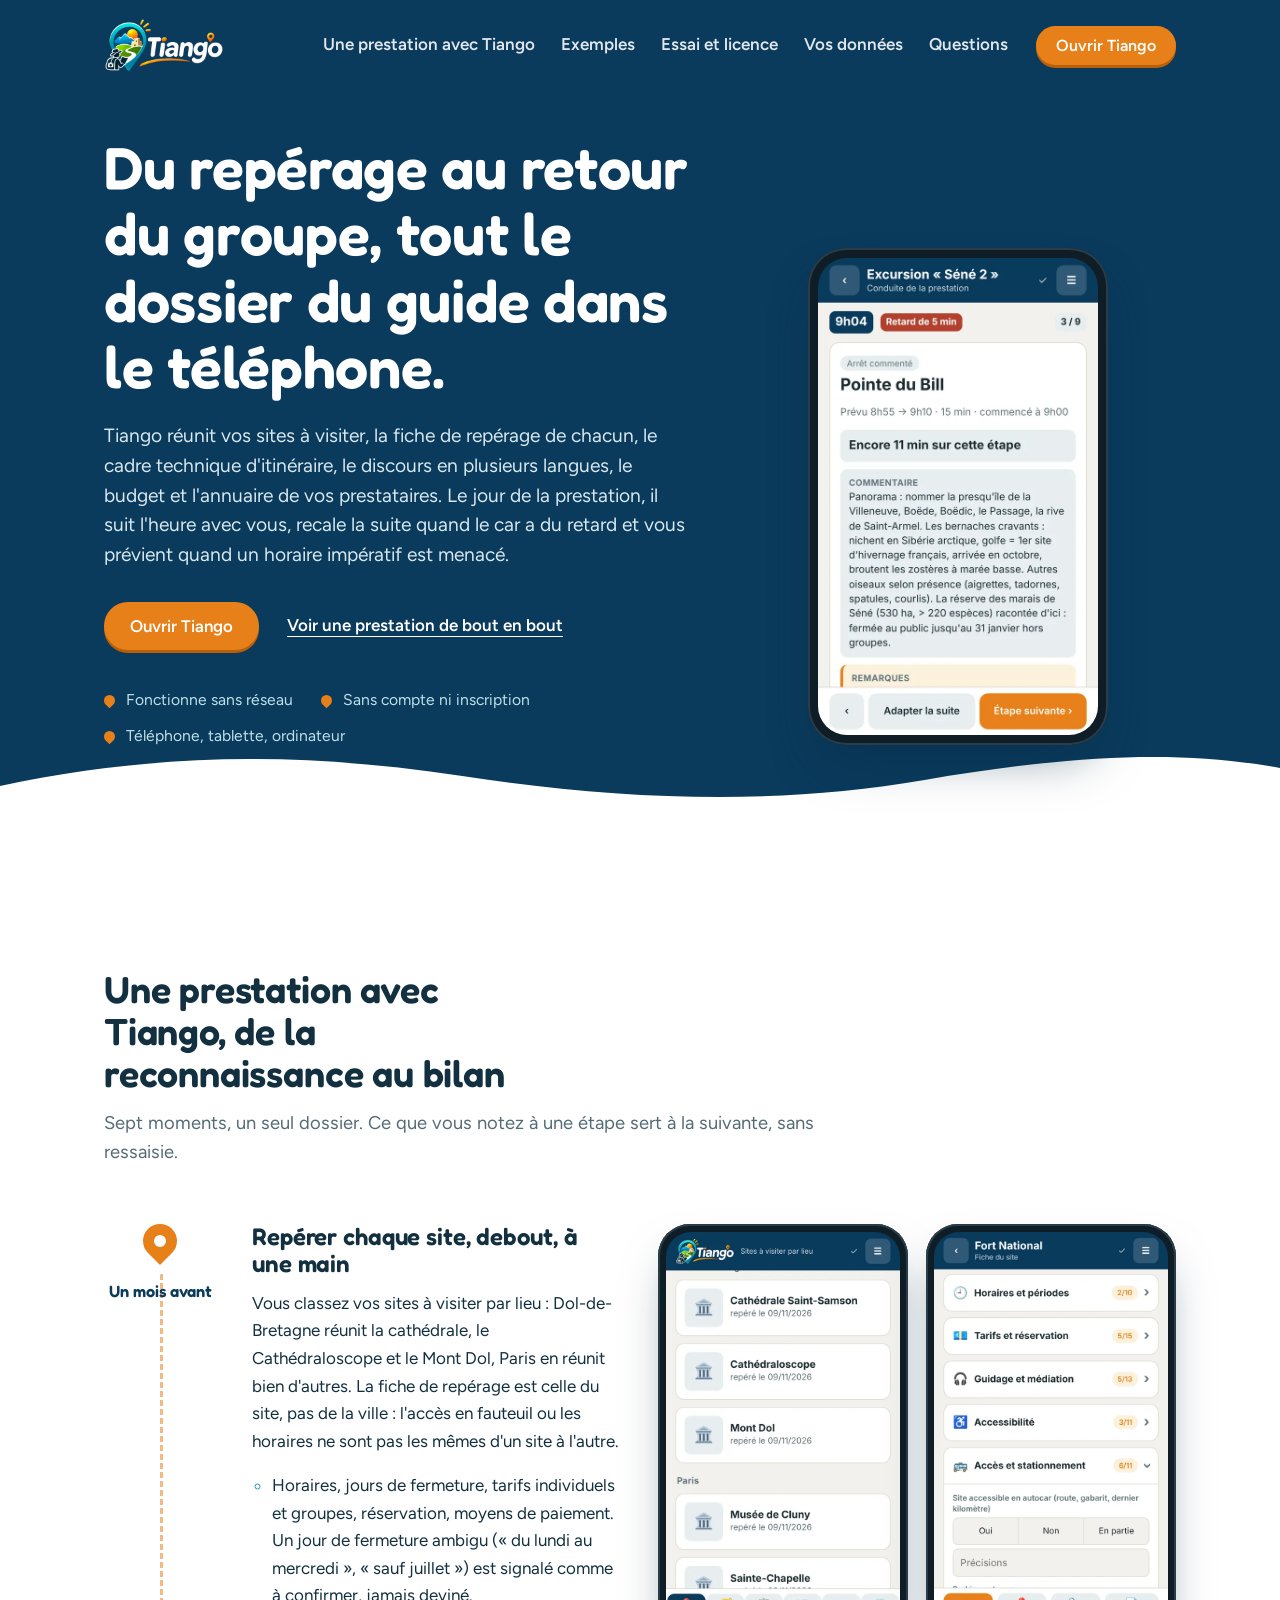
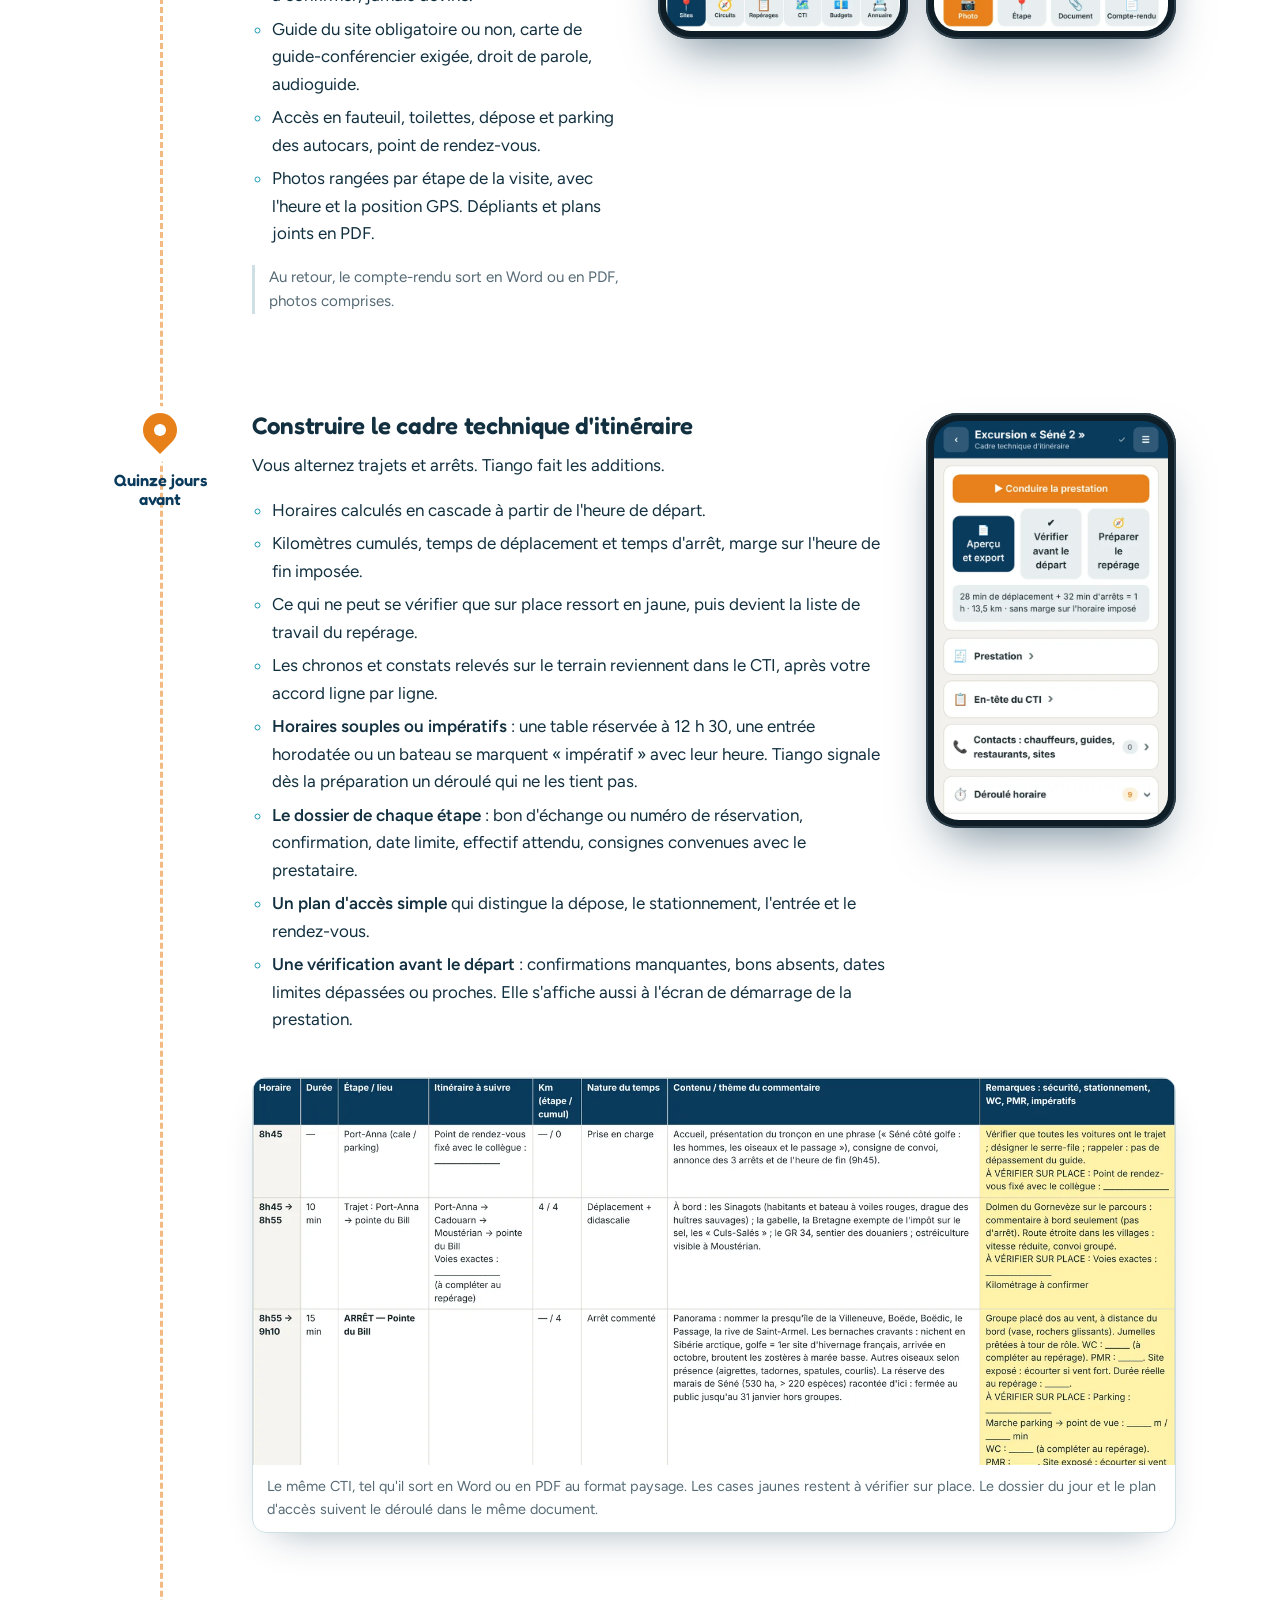
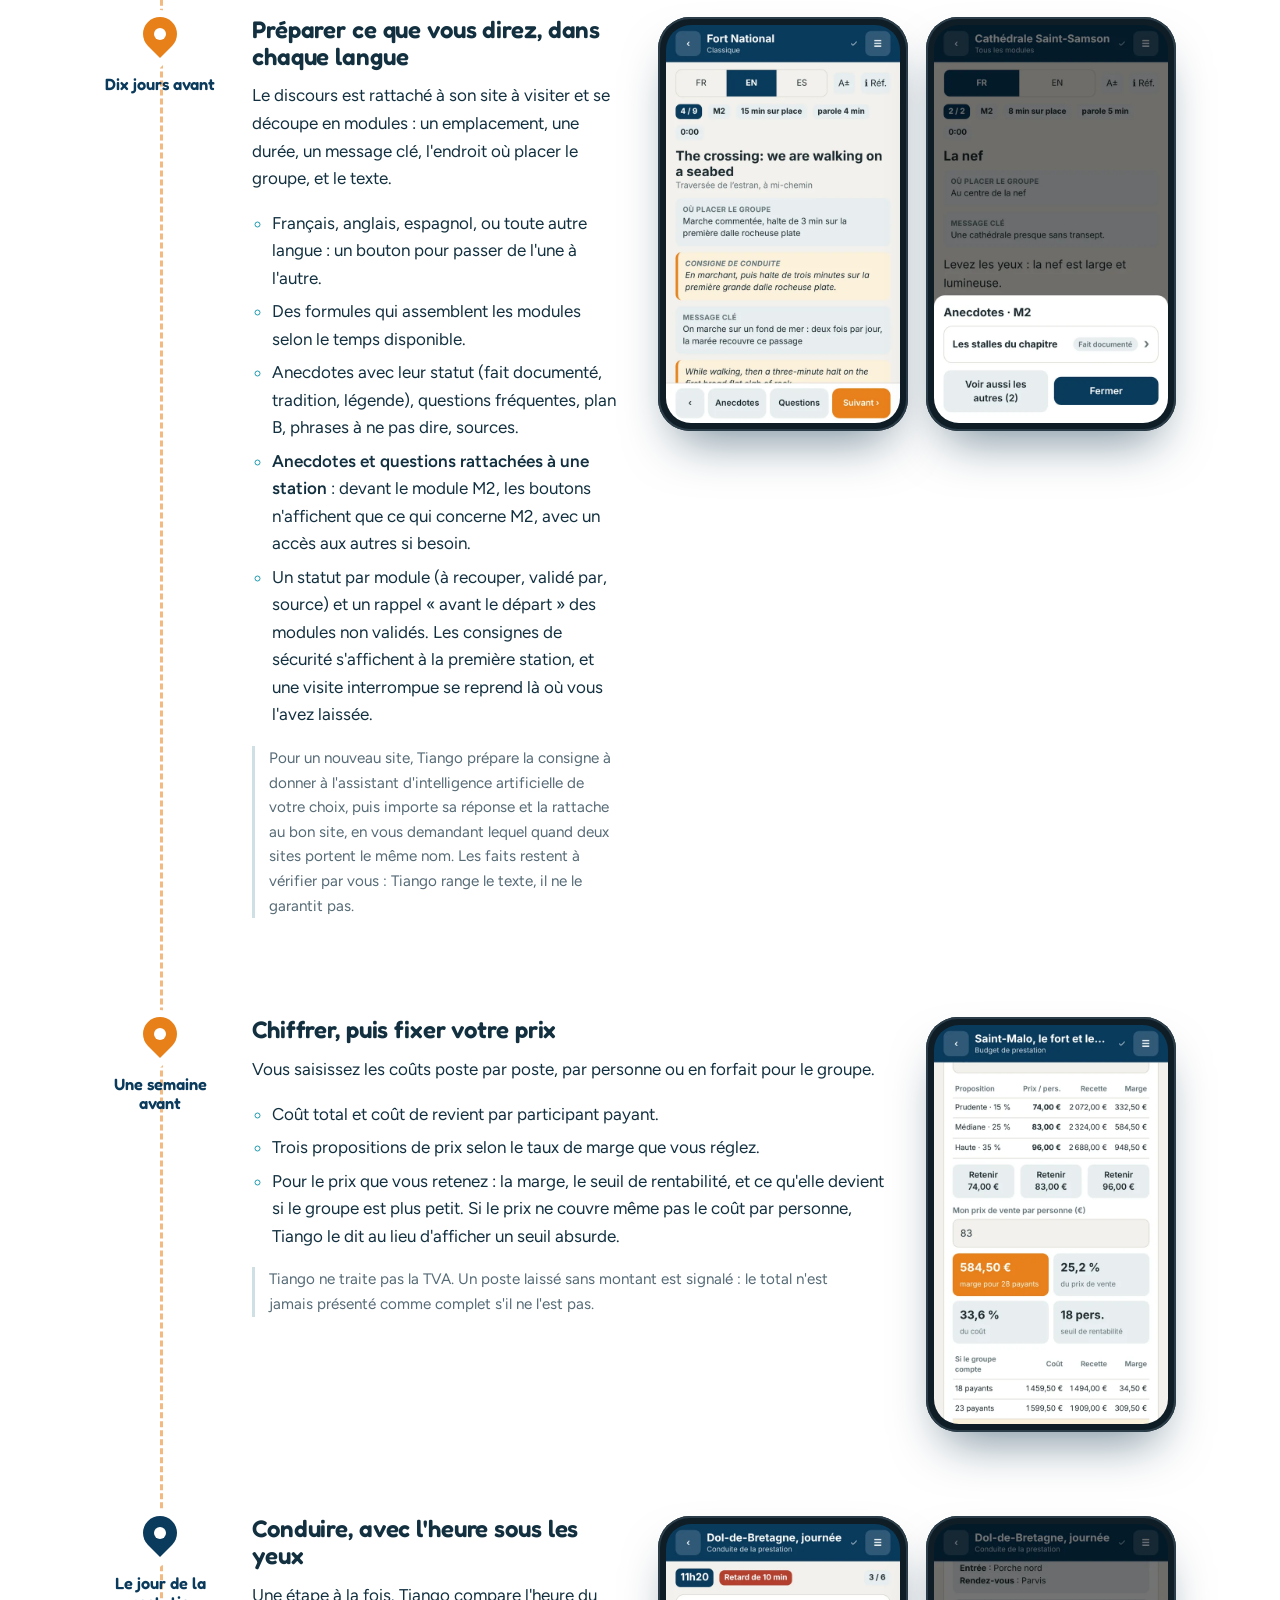
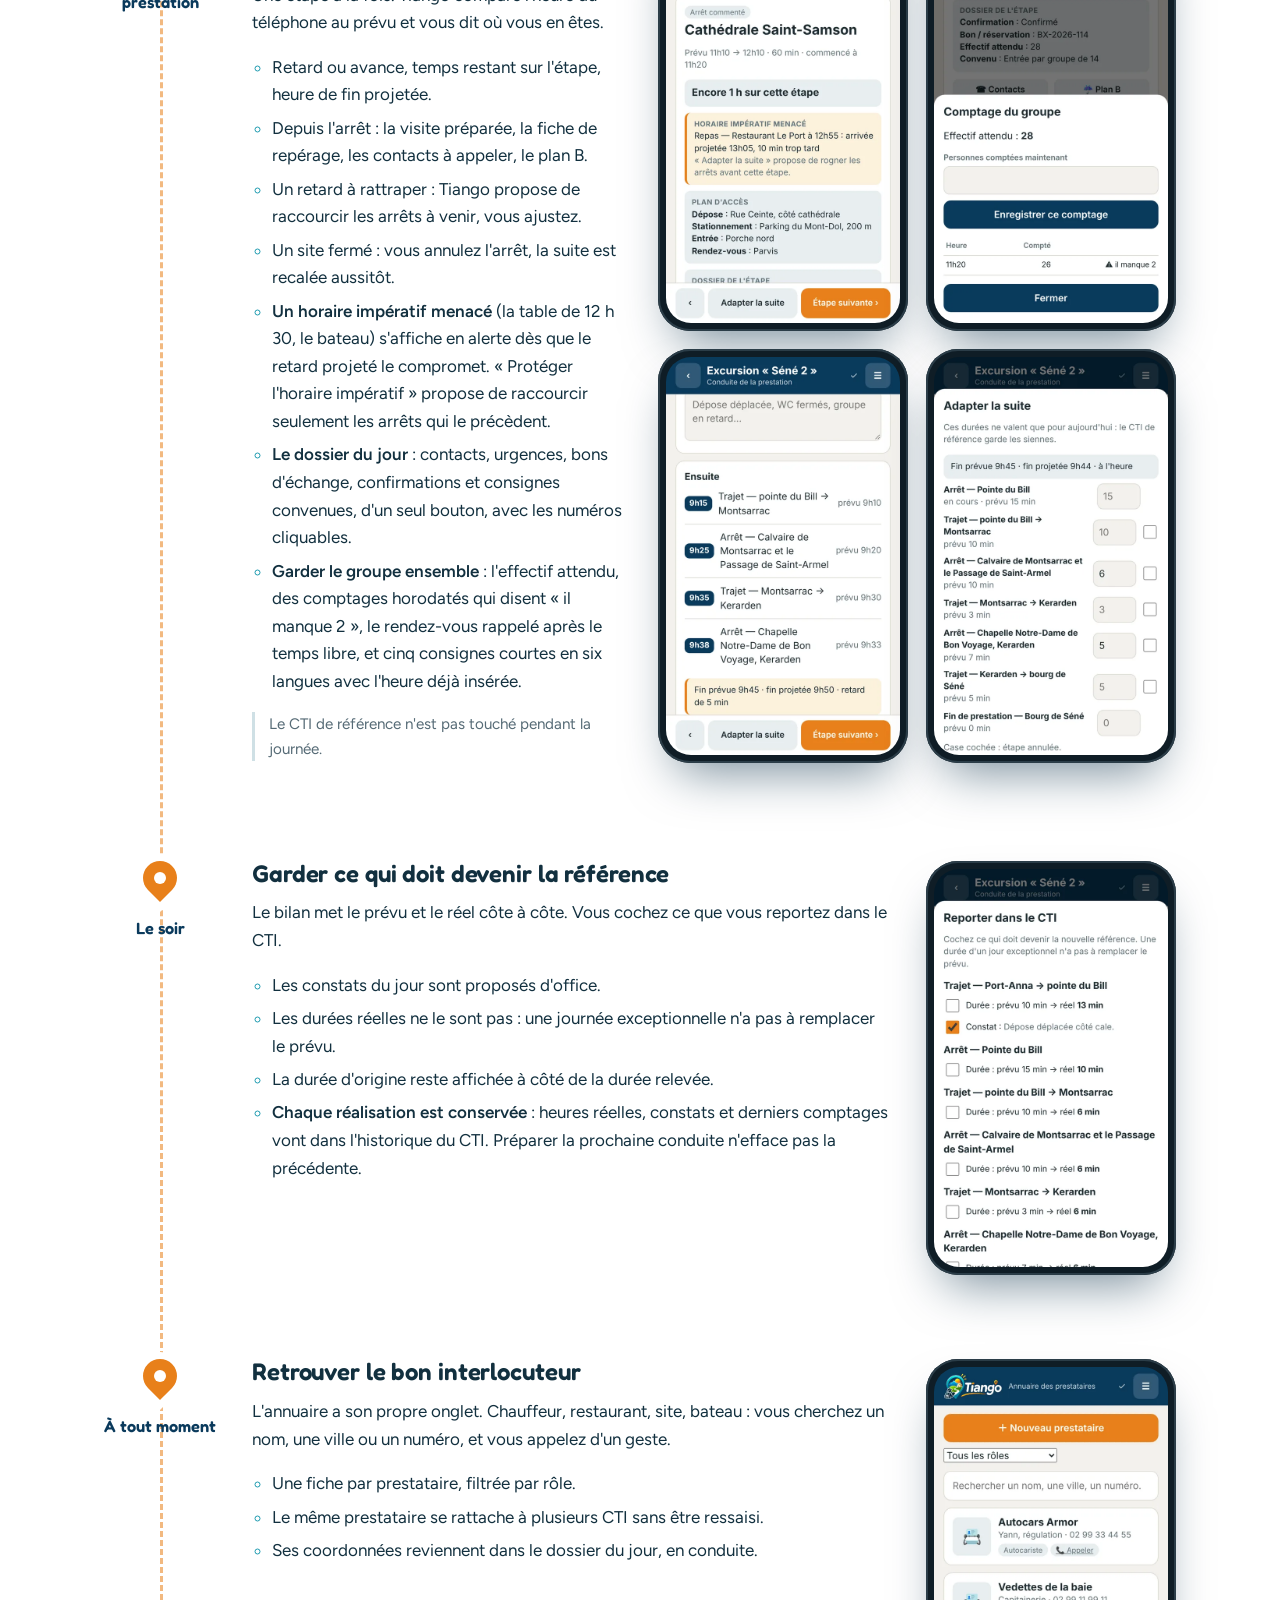
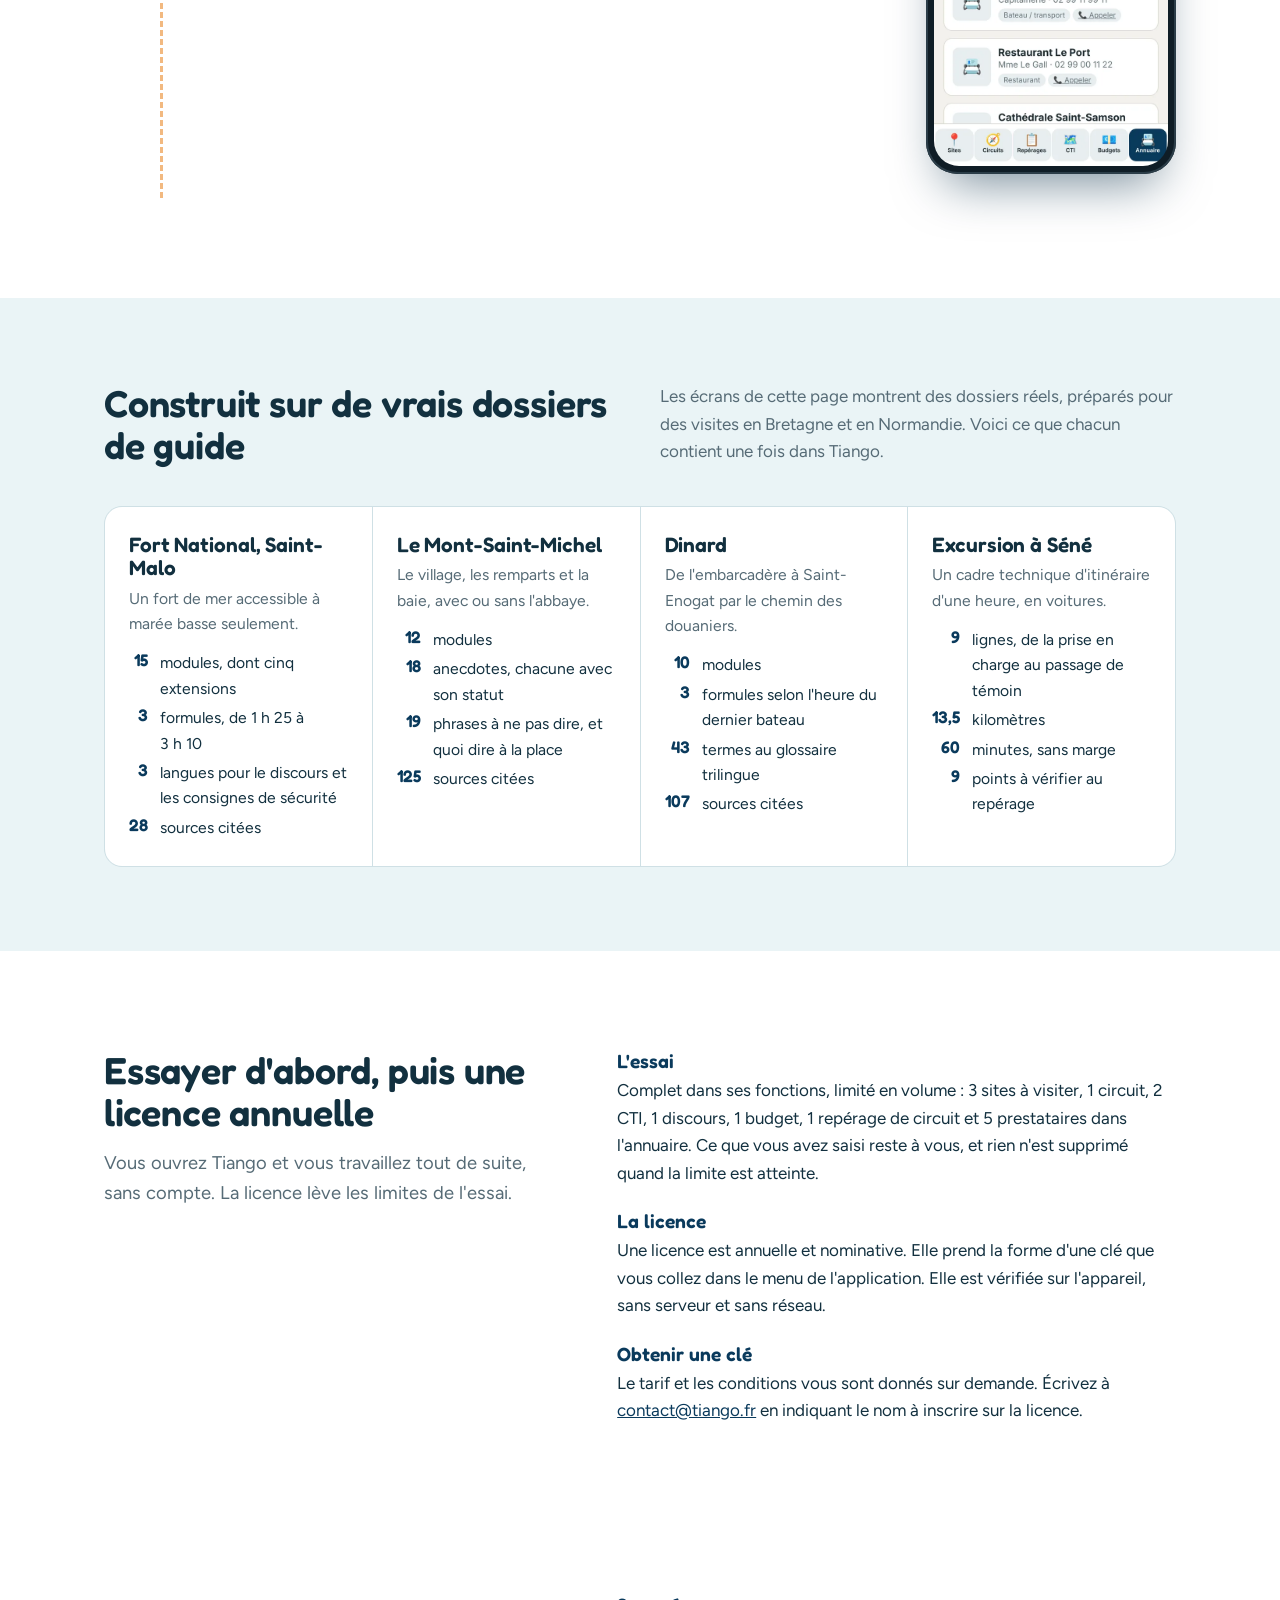
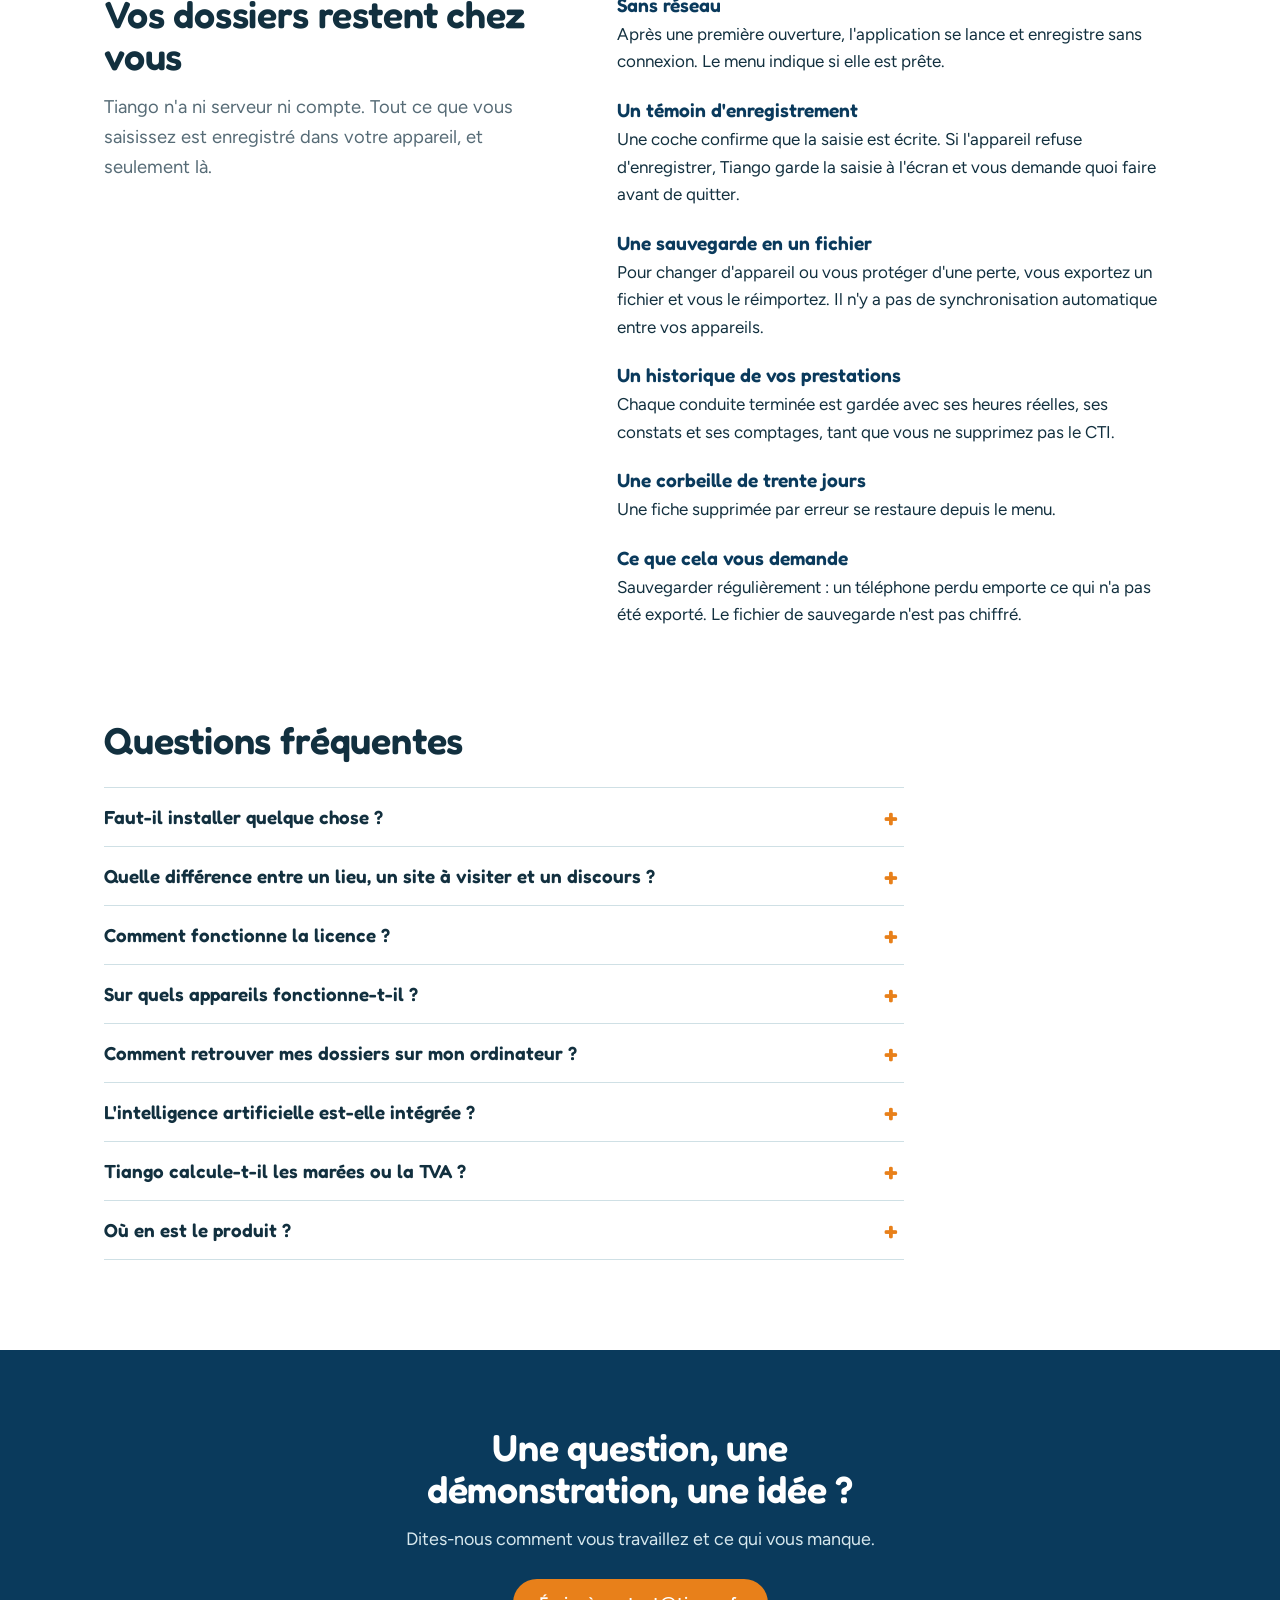
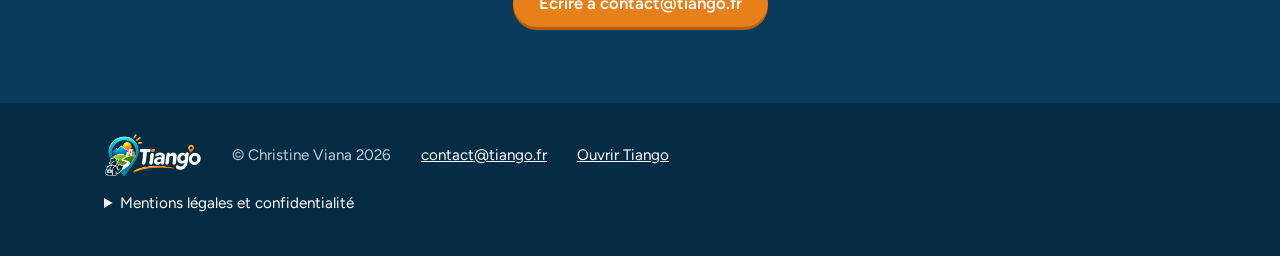
==== index.html @ 2fa47318 "Add files via upload Site Tiango V17" ====
<!DOCTYPE html>
<html lang="fr">
<head>
<meta charset="utf-8">
<meta name="viewport" content="width=device-width, initial-scale=1">
<title>Tiango – le dossier du guide, du repérage au retour du groupe</title>
<meta name="description" content="Tiango réunit les sites à visiter, la fiche de repérage, le cadre technique d'itinéraire, le discours en plusieurs langues, le budget et l'annuaire des prestataires. Le jour J, il suit l'heure, protège les horaires impératifs et aide à compter le groupe. Sans réseau, sans compte.">
<meta name="theme-color" content="#0a3a5c">
<meta property="og:title" content="Tiango – le dossier du guide, du repérage au retour du groupe">
<meta property="og:description" content="Sites à visiter, repérage, itinéraire, discours, budget, annuaire et conduite de la prestation, dans le téléphone du guide.">
<meta property="og:type" content="website">
<meta property="og:url" content="https://tiango.fr/">
<meta property="og:image" content="https://tiango.fr/img/icon-192.png">
<link rel="icon" type="image/png" href="img/icon-32.png">
<link rel="apple-touch-icon" href="img/icon-180.png">
<link rel="preload" href="fonts/fredoka-latin-600-normal.woff2" as="font" type="font/woff2" crossorigin>
<link rel="stylesheet" href="site.css">
</head>
<body>
<a class="skip" href="#journee">Aller au contenu</a>

<header class="top">
  <nav class="nav wrap" aria-label="Navigation principale">
    <a class="brand" href="./" aria-label="Tiango, accueil"><img src="img/logo-dark.png" alt="Tiango" width="720" height="323"></a>
    <ul>
      <li><a href="#journee">Une prestation avec Tiango</a></li>
      <li><a href="#exemples">Exemples</a></li>
      <li><a href="#licence">Essai et licence</a></li>
      <li><a href="#donnees">Vos données</a></li>
      <li><a href="#questions">Questions</a></li>
    </ul>
    <a class="go" href="app/">Ouvrir Tiango</a>
  </nav>

  <div class="hero wrap">
    <div>
      <h1>Du repérage au retour du groupe, tout le dossier du guide dans le téléphone.</h1>
      <p class="lead">Tiango réunit vos sites à visiter, la fiche de repérage de chacun, le cadre technique d'itinéraire, le discours en plusieurs langues, le budget et l'annuaire de vos prestataires. Le jour de la prestation, il suit l'heure avec vous, recale la suite quand le car a du retard et vous prévient quand un horaire impératif est menacé.</p>
      <div class="cta">
        <a class="go" href="app/">Ouvrir Tiango</a>
        <a class="quiet" href="#journee">Voir une prestation de bout en bout</a>
      </div>
      <ul class="facts">
        <li>Fonctionne sans réseau</li>
        <li>Sans compte ni inscription</li>
        <li>Téléphone, tablette, ordinateur</li>
      </ul>
    </div>
    <div class="phone">
      <img src="img/conduite.webp" width="600" height="1022" alt="Tiango pendant une prestation : il est 9 h 04, l'arrêt en cours est la pointe du Bill, le groupe a cinq minutes de retard et il reste onze minutes sur l'étape.">
    </div>
  </div>
  <svg class="shore" viewBox="0 0 1440 70" preserveAspectRatio="none" aria-hidden="true"><path d="M0 70V38c180-34 340-34 520-10s350 30 520 4 290-30 400-12v50z"/></svg>
</header>

<main>
<section class="route" id="journee">
  <div class="wrap">
    <h2>Une prestation avec Tiango, de la reconnaissance au bilan</h2>
    <p>Sept moments, un seul dossier. Ce que vous notez à une étape sert à la suivante, sans ressaisie.</p>

    <ol class="stops">
      <li class="stop">
        <div class="when">Un mois avant</div>
        <div class="what">
          <h3>Repérer chaque site, debout, à une main</h3>
          <p>Vous classez vos sites à visiter par lieu : Dol-de-Bretagne réunit la cathédrale, le Cathédraloscope et le Mont Dol, Paris en réunit bien d'autres. La fiche de repérage est celle du site, pas de la ville : l'accès en fauteuil ou les horaires ne sont pas les mêmes d'un site à l'autre.</p>
          <ul>
            <li>Horaires, jours de fermeture, tarifs individuels et groupes, réservation, moyens de paiement. Un jour de fermeture ambigu (« du lundi au mercredi », « sauf juillet ») est signalé comme à confirmer, jamais deviné.</li>
            <li>Guide du site obligatoire ou non, carte de guide-conférencier exigée, droit de parole, audioguide.</li>
            <li>Accès en fauteuil, toilettes, dépose et parking des autocars, point de rendez-vous.</li>
            <li>Photos rangées par étape de la visite, avec l'heure et la position GPS. Dépliants et plans joints en PDF.</li>
          </ul>
          <p class="note">Au retour, le compte-rendu sort en Word ou en PDF, photos comprises.</p>
        </div>
        <div class="shots"><div class="phone small"><img loading="lazy" src="img/lieux.webp" width="600" height="1022" alt="Liste des sites à visiter, regroupés par lieu : Dol-de-Bretagne avec la cathédrale Saint-Samson, le Cathédraloscope et le Mont Dol, puis Paris et Saint-Malo."></div><div class="phone small"><img loading="lazy" src="img/reperage.webp" width="600" height="1022" alt="Fiche de repérage du Fort National : rubriques horaires, tarifs, guidage, accessibilité, et la rubrique accès ouverte sur le parking des autocars."></div></div>
      </li>

      <li class="stop">
        <div class="when">Quinze jours avant</div>
        <div class="what">
          <h3>Construire le cadre technique d'itinéraire</h3>
          <p>Vous alternez trajets et arrêts. Tiango fait les additions.</p>
          <ul>
            <li>Horaires calculés en cascade à partir de l'heure de départ.</li>
            <li>Kilomètres cumulés, temps de déplacement et temps d'arrêt, marge sur l'heure de fin imposée.</li>
            <li>Ce qui ne peut se vérifier que sur place ressort en jaune, puis devient la liste de travail du repérage.</li>
            <li>Les chronos et constats relevés sur le terrain reviennent dans le CTI, après votre accord ligne par ligne.</li>
            <li><b>Horaires souples ou impératifs</b> : une table réservée à 12 h 30, une entrée horodatée ou un bateau se marquent « impératif » avec leur heure. Tiango signale dès la préparation un déroulé qui ne les tient pas.</li>
            <li><b>Le dossier de chaque étape</b> : bon d'échange ou numéro de réservation, confirmation, date limite, effectif attendu, consignes convenues avec le prestataire.</li>
            <li><b>Un plan d'accès simple</b> qui distingue la dépose, le stationnement, l'entrée et le rendez-vous.</li>
            <li><b>Une vérification avant le départ</b> : confirmations manquantes, bons absents, dates limites dépassées ou proches. Elle s'affiche aussi à l'écran de démarrage de la prestation.</li>
          </ul>
        </div>
        <div class="shots"><div class="phone small"><img loading="lazy" src="img/cti.webp" width="600" height="1022" alt="Écran d'un cadre technique d'itinéraire : les boutons Conduire la prestation, Aperçu et export, Vérifier avant le départ, puis le bilan du temps (28 min de déplacement, 32 min d'arrêts, 13,5 km, sans marge sur l'horaire imposé)."></div></div>
        <figure class="wide">
          <img loading="lazy" src="img/cti-word.webp" width="1600" height="672" alt="Le déroulé horaire exporté : colonnes horaire, durée, étape, itinéraire, kilomètres, nature du temps, commentaire et remarques ; les cases à vérifier sur place sont en jaune.">
          <figcaption>Le même CTI, tel qu'il sort en Word ou en PDF au format paysage. Les cases jaunes restent à vérifier sur place. Le dossier du jour et le plan d'accès suivent le déroulé dans le même document.</figcaption>
        </figure>
      </li>

      <li class="stop">
        <div class="when">Dix jours avant</div>
        <div class="what">
          <h3>Préparer ce que vous direz, dans chaque langue</h3>
          <p>Le discours est rattaché à son site à visiter et se découpe en modules : un emplacement, une durée, un message clé, l'endroit où placer le groupe, et le texte.</p>
          <ul>
            <li>Français, anglais, espagnol, ou toute autre langue : un bouton pour passer de l'une à l'autre.</li>
            <li>Des formules qui assemblent les modules selon le temps disponible.</li>
            <li>Anecdotes avec leur statut (fait documenté, tradition, légende), questions fréquentes, plan B, phrases à ne pas dire, sources.</li>
            <li><b>Anecdotes et questions rattachées à une station</b> : devant le module M2, les boutons n'affichent que ce qui concerne M2, avec un accès aux autres si besoin.</li>
            <li>Un statut par module (à recouper, validé par, source) et un rappel « avant le départ » des modules non validés. Les consignes de sécurité s'affichent à la première station, et une visite interrompue se reprend là où vous l'avez laissée.</li>
          </ul>
          <p class="note">Pour un nouveau site, Tiango prépare la consigne à donner à l'assistant d'intelligence artificielle de votre choix, puis importe sa réponse et la rattache au bon site, en vous demandant lequel quand deux sites portent le même nom. Les faits restent à vérifier par vous : Tiango range le texte, il ne le garantit pas.</p>
        </div>
        <div class="shots"><div class="phone small"><img loading="lazy" src="img/visite.webp" width="600" height="1022" alt="Mode visite en anglais : module 4 sur 9, la traversée de l'estran, avec l'emplacement du groupe, la consigne de conduite et le message clé."></div><div class="phone small"><img loading="lazy" src="img/anecdotes-station.webp" width="600" height="1022" alt="Mode visite à la station M2, la nef : le bouton Anecdotes n'affiche que les stalles du chapitre, avec un bouton pour voir aussi les deux autres."></div></div>
      </li>

      <li class="stop">
        <div class="when">Une semaine avant</div>
        <div class="what">
          <h3>Chiffrer, puis fixer votre prix</h3>
          <p>Vous saisissez les coûts poste par poste, par personne ou en forfait pour le groupe.</p>
          <ul>
            <li>Coût total et coût de revient par participant payant.</li>
            <li>Trois propositions de prix selon le taux de marge que vous réglez.</li>
            <li>Pour le prix que vous retenez : la marge, le seuil de rentabilité, et ce qu'elle devient si le groupe est plus petit. Si le prix ne couvre même pas le coût par personne, Tiango le dit au lieu d'afficher un seuil absurde.</li>
          </ul>
          <p class="note">Tiango ne traite pas la TVA. Un poste laissé sans montant est signalé : le total n'est jamais présenté comme complet s'il ne l'est pas.</p>
        </div>
        <div class="shots"><div class="phone small"><img loading="lazy" src="img/budget.webp" width="600" height="1022" alt="Budget d'une journée à Saint-Malo pour 28 payants : trois propositions de prix, le prix retenu de 83 euros, la marge et le seuil de rentabilité à 18 personnes."></div></div>
      </li>

      <li class="stop day">
        <div class="when">Le jour de la prestation</div>
        <div class="what">
          <h3>Conduire, avec l'heure sous les yeux</h3>
          <p>Une étape à la fois. Tiango compare l'heure du téléphone au prévu et vous dit où vous en êtes.</p>
          <ul>
            <li>Retard ou avance, temps restant sur l'étape, heure de fin projetée.</li>
            <li>Depuis l'arrêt : la visite préparée, la fiche de repérage, les contacts à appeler, le plan B.</li>
            <li>Un retard à rattraper : Tiango propose de raccourcir les arrêts à venir, vous ajustez.</li>
            <li>Un site fermé : vous annulez l'arrêt, la suite est recalée aussitôt.</li>
            <li><b>Un horaire impératif menacé</b> (la table de 12 h 30, le bateau) s'affiche en alerte dès que le retard projeté le compromet. « Protéger l'horaire impératif » propose de raccourcir seulement les arrêts qui le précèdent.</li>
            <li><b>Le dossier du jour</b> : contacts, urgences, bons d'échange, confirmations et consignes convenues, d'un seul bouton, avec les numéros cliquables.</li>
            <li><b>Garder le groupe ensemble</b> : l'effectif attendu, des comptages horodatés qui disent « il manque 2 », le rendez-vous rappelé après le temps libre, et cinq consignes courtes en six langues avec l'heure déjà insérée.</li>
          </ul>
          <p class="note">Le CTI de référence n'est pas touché pendant la journée.</p>
        </div>
        <div class="shots">
          <div class="phone small"><img loading="lazy" src="img/conduite-imperatif.webp" width="600" height="1022" alt="Conduite à la cathédrale Saint-Samson : onze minutes de retard, l'alerte Horaire impératif menacé pour le restaurant, puis le plan d'accès et le dossier de l'étape."></div>
          <div class="phone small"><img loading="lazy" src="img/comptage.webp" width="600" height="1022" alt="Comptage du groupe : effectif attendu 28, 26 personnes comptées, il manque 2."></div>
          <div class="phone small"><img loading="lazy" src="img/conduite-suite.webp" width="600" height="1022" alt="Suite de la journée recalée : chaque étape à venir avec son heure projetée et son heure prévue, et une fin projetée cinq minutes après l'heure prévue."></div>
          <div class="phone small"><img loading="lazy" src="img/adapter.webp" width="600" height="1022" alt="Écran Adapter la suite : les durées des arrêts à venir sont raccourcies pour la journée, la fin projetée revient à l'heure."></div>
        </div>
      </li>

      <li class="stop">
        <div class="when">Le soir</div>
        <div class="what">
          <h3>Garder ce qui doit devenir la référence</h3>
          <p>Le bilan met le prévu et le réel côte à côte. Vous cochez ce que vous reportez dans le CTI.</p>
          <ul>
            <li>Les constats du jour sont proposés d'office.</li>
            <li>Les durées réelles ne le sont pas : une journée exceptionnelle n'a pas à remplacer le prévu.</li>
            <li>La durée d'origine reste affichée à côté de la durée relevée.</li>
            <li><b>Chaque réalisation est conservée</b> : heures réelles, constats et derniers comptages vont dans l'historique du CTI. Préparer la prochaine conduite n'efface pas la précédente.</li>
          </ul>
        </div>
        <div class="shots"><div class="phone small"><img loading="lazy" src="img/bilan.webp" width="600" height="1022" alt="Bilan de la prestation : pour chaque étape, la durée prévue et la durée réelle, avec une case à cocher pour reporter la durée ou le constat dans le CTI."></div></div>
      </li>
      <li class="stop">
        <div class="when">À tout moment</div>
        <div class="what">
          <h3>Retrouver le bon interlocuteur</h3>
          <p>L'annuaire a son propre onglet. Chauffeur, restaurant, site, bateau : vous cherchez un nom, une ville ou un numéro, et vous appelez d'un geste.</p>
          <ul>
            <li>Une fiche par prestataire, filtrée par rôle.</li>
            <li>Le même prestataire se rattache à plusieurs CTI sans être ressaisi.</li>
            <li>Ses coordonnées reviennent dans le dossier du jour, en conduite.</li>
          </ul>
        </div>
        <div class="shots"><div class="phone small"><img loading="lazy" src="img/annuaire.webp" width="600" height="1022" alt="Onglet Annuaire des prestataires : autocariste, vedettes, restaurant et site, chacun avec son contact et un bouton Appeler."></div></div>
      </li>
    </ol>
  </div>
</section>

<section class="examples" id="exemples">
  <div class="wrap">
    <div class="intro">
      <h2>Construit sur de vrais dossiers de guide</h2>
      <p>Les écrans de cette page montrent des dossiers réels, préparés pour des visites en Bretagne et en Normandie. Voici ce que chacun contient une fois dans Tiango.</p>
    </div>
    <ul class="files">
      <li>
        <h3>Fort National, Saint-Malo</h3>
        <p>Un fort de mer accessible à marée basse seulement.</p>
        <dl><dt>15</dt><dd>modules, dont cinq extensions</dd><dt>3</dt><dd>formules, de 1&nbsp;h&nbsp;25 à 3&nbsp;h&nbsp;10</dd><dt>3</dt><dd>langues pour le discours et les consignes de sécurité</dd><dt>28</dt><dd>sources citées</dd></dl>
      </li>
      <li>
        <h3>Le Mont-Saint-Michel</h3>
        <p>Le village, les remparts et la baie, avec ou sans l'abbaye.</p>
        <dl><dt>12</dt><dd>modules</dd><dt>18</dt><dd>anecdotes, chacune avec son statut</dd><dt>19</dt><dd>phrases à ne pas dire, et quoi dire à la place</dd><dt>125</dt><dd>sources citées</dd></dl>
      </li>
      <li>
        <h3>Dinard</h3>
        <p>De l'embarcadère à Saint-Enogat par le chemin des douaniers.</p>
        <dl><dt>10</dt><dd>modules</dd><dt>3</dt><dd>formules selon l'heure du dernier bateau</dd><dt>43</dt><dd>termes au glossaire trilingue</dd><dt>107</dt><dd>sources citées</dd></dl>
      </li>
      <li>
        <h3>Excursion à Séné</h3>
        <p>Un cadre technique d'itinéraire d'une heure, en voitures.</p>
        <dl><dt>9</dt><dd>lignes, de la prise en charge au passage de témoin</dd><dt>13,5</dt><dd>kilomètres</dd><dt>60</dt><dd>minutes, sans marge</dd><dt>9</dt><dd>points à vérifier au repérage</dd></dl>
      </li>
    </ul>
  </div>
</section>

<section class="data" id="licence">
  <div class="wrap">
    <div class="cols">
      <div>
        <h2>Essayer d'abord, puis une licence annuelle</h2>
        <p class="lead" style="margin-top:16px">Vous ouvrez Tiango et vous travaillez tout de suite, sans compte. La licence lève les limites de l'essai.</p>
      </div>
      <dl>
        <dt>L'essai</dt>
        <dd>Complet dans ses fonctions, limité en volume : 3 sites à visiter, 1 circuit, 2 CTI, 1 discours, 1 budget, 1 repérage de circuit et 5 prestataires dans l'annuaire. Ce que vous avez saisi reste à vous, et rien n'est supprimé quand la limite est atteinte.</dd>
        <dt>La licence</dt>
        <dd>Une licence est annuelle et nominative. Elle prend la forme d'une clé que vous collez dans le menu de l'application. Elle est vérifiée sur l'appareil, sans serveur et sans réseau.</dd>
        <dt>Obtenir une clé</dt>
        <dd>Le tarif et les conditions vous sont donnés sur demande. Écrivez à <a href="mailto:contact@tiango.fr?subject=Demande de licence Tiango">contact@tiango.fr</a> en indiquant le nom à inscrire sur la licence.</dd>
      </dl>
    </div>
  </div>
</section>

<section class="data" id="donnees">
  <div class="wrap">
    <div class="cols">
      <div>
        <h2>Vos dossiers restent chez vous</h2>
        <p class="lead" style="margin-top:16px">Tiango n'a ni serveur ni compte. Tout ce que vous saisissez est enregistré dans votre appareil, et seulement là.</p>
      </div>
      <dl>
        <dt>Sans réseau</dt>
        <dd>Après une première ouverture, l'application se lance et enregistre sans connexion. Le menu indique si elle est prête.</dd>
        <dt>Un témoin d'enregistrement</dt>
        <dd>Une coche confirme que la saisie est écrite. Si l'appareil refuse d'enregistrer, Tiango garde la saisie à l'écran et vous demande quoi faire avant de quitter.</dd>
        <dt>Une sauvegarde en un fichier</dt>
        <dd>Pour changer d'appareil ou vous protéger d'une perte, vous exportez un fichier et vous le réimportez. Il n'y a pas de synchronisation automatique entre vos appareils.</dd>
        <dt>Un historique de vos prestations</dt>
        <dd>Chaque conduite terminée est gardée avec ses heures réelles, ses constats et ses comptages, tant que vous ne supprimez pas le CTI.</dd>
        <dt>Une corbeille de trente jours</dt>
        <dd>Une fiche supprimée par erreur se restaure depuis le menu.</dd>
        <dt>Ce que cela vous demande</dt>
        <dd>Sauvegarder régulièrement : un téléphone perdu emporte ce qui n'a pas été exporté. Le fichier de sauvegarde n'est pas chiffré.</dd>
      </dl>
    </div>
  </div>
</section>

<section class="faq" id="questions">
  <div class="wrap">
    <h2>Questions fréquentes</h2>
    <details>
      <summary>Faut-il installer quelque chose ?</summary>
      <p>Non. Tiango s'ouvre dans le navigateur. Sur iPhone et iPad, ajoutez-le à l'écran d'accueil depuis le bouton Partager de Safari : il se lance alors comme une application et ses données sont mieux protégées.</p>
    </details>
    <details>
      <summary>Quelle différence entre un lieu, un site à visiter et un discours ?</summary>
      <p>Le lieu est la ville, la région ou le pays. Le site à visiter est ce que vous visitez : sa fiche de repérage (accessibilité, horaires, accès) lui appartient, car elle ne dépend pas de la ville. Le discours est le texte que vous dites sur ce site, en une ou plusieurs langues.</p>
    </details>
    <details>
      <summary>Comment fonctionne la licence ?</summary>
      <p>Vous recevez une clé nominative valable un an, que vous saisissez dans le menu de l'application. Sa validité se vérifie sur l'appareil, sans connexion. À l'échéance, vos dossiers restent consultables et exportables : seule la création au-delà des limites de l'essai est bloquée.</p>
    </details>
    <details>
      <summary>Sur quels appareils fonctionne-t-il ?</summary>
      <p>Sur téléphone, tablette et ordinateur, avec un navigateur récent. Il est pensé d'abord pour le téléphone, tenu d'une main sur le terrain.</p>
    </details>
    <details>
      <summary>Comment retrouver mes dossiers sur mon ordinateur ?</summary>
      <p>Vous sauvegardez depuis le téléphone, vous transmettez le fichier (AirDrop, messagerie, clé), puis vous l'importez sur l'ordinateur. Si une version plus récente existe déjà sur l'appareil, Tiango vous le dit avant de remplacer quoi que ce soit.</p>
    </details>
    <details>
      <summary>L'intelligence artificielle est-elle intégrée ?</summary>
      <p>Non. Tiango prépare une consigne au bon format, que vous copiez dans l'assistant de votre choix, puis il importe la réponse. Rien n'est envoyé par Tiango. Le texte obtenu doit être relu et ses faits vérifiés avant d'être dits à un groupe.</p>
    </details>
    <details>
      <summary>Tiango calcule-t-il les marées ou la TVA ?</summary>
      <p>Non. Les marées se saisissent à la main. Le lever et le coucher du soleil se calculent d'un bouton. Le budget donne des montants sans traitement de la TVA.</p>
    </details>
    <details>
      <summary>Où en est le produit ?</summary>
      <p>Tiango est en phase pilote. Il a été vérifié par des tests automatisés ; les essais sur le terrain sont en cours. Vos retours comptent : écrivez-nous.</p>
    </details>
  </div>
</section>
</main>

<section class="contact" id="contact">
  <div class="wrap">
    <h2>Une question, une démonstration, une idée ?</h2>
    <p>Dites-nous comment vous travaillez et ce qui vous manque.</p>
    <a class="go" href="mailto:contact@tiango.fr">Écrire à contact@tiango.fr</a>
  </div>
</section>

<footer class="foot">
  <div class="wrap">
    <img src="img/logo-dark.png" alt="Tiango" width="720" height="323" loading="lazy">
    <span>© Christine Viana 2026</span>
    <a href="mailto:contact@tiango.fr">contact@tiango.fr</a>
    <a href="app/">Ouvrir Tiango</a>
    <details>
      <summary>Mentions légales et confidentialité</summary>
      <p>Éditeur du site : Christine Viana. Contact : contact@tiango.fr.</p>
      <p>Ce site ne dépose aucun cookie, n'utilise aucun outil de mesure d'audience et ne collecte aucune donnée personnelle. Les polices sont hébergées avec le site. L'application Tiango enregistre vos dossiers dans votre appareil uniquement : ils ne sont transmis ni à l'éditeur ni à un tiers.</p>
      <p>Polices Fredoka et Figtree, sous licence SIL Open Font License.</p>
    </details>
  </div>
</footer>
<script src="site.js"></script>
</body>
</html>
---- site.css ----
/* Tiango – site de présentation. Couleurs tirées du logo : bleu de mer profond, turquoise, vert de colline, orange du repère. */
@font-face{font-family:Fredoka;src:url(fonts/fredoka-latin-500-normal.woff2) format("woff2");font-weight:500;font-display:swap}
@font-face{font-family:Fredoka;src:url(fonts/fredoka-latin-600-normal.woff2) format("woff2");font-weight:600;font-display:swap}
@font-face{font-family:Figtree;src:url(fonts/figtree-latin-400-normal.woff2) format("woff2");font-weight:400;font-display:swap}
@font-face{font-family:Figtree;src:url(fonts/figtree-latin-600-normal.woff2) format("woff2");font-weight:600;font-display:swap}
:root{
  --sea:#0a3a5c; --deep:#062b45; --teal:#1e9bb0; --hill:#6fa82e; --pin:#e8801a; --pin-dark:#b85f08;
  --ink:#12303f; --mute:#566b76; --foam:#eaf4f6; --line:#cfe0e5; --paper:#ffffff;
  --display:Fredoka,"Trebuchet MS",system-ui,sans-serif; --text:Figtree,system-ui,-apple-system,"Segoe UI",sans-serif;
  --w:1120px;
}
*{box-sizing:border-box}
html{scroll-behavior:smooth;-webkit-text-size-adjust:100%}
@media (prefers-reduced-motion:reduce){html{scroll-behavior:auto}}
body{margin:0;font:400 1.0625rem/1.62 var(--text);color:var(--ink);background:var(--paper)}
img{max-width:100%;height:auto;display:block}
a{color:var(--sea)}
a:focus-visible,summary:focus-visible{outline:3px solid var(--pin);outline-offset:3px;border-radius:6px}
h1,h2,h3{font-family:var(--display);font-weight:600;line-height:1.12;margin:0;letter-spacing:-.005em}
h2{font-size:clamp(1.7rem,3.4vw,2.35rem)}
h3{font-size:1.5rem}
p{margin:0 0 1em;max-width:62ch}
.wrap{max-width:var(--w);margin:0 auto;padding:0 24px}
.skip{position:absolute;left:-999px}.skip:focus{left:16px;top:16px;background:#fff;padding:10px 14px;border-radius:8px;z-index:9}

/* boutons */
.go{display:inline-block;background:var(--pin);color:#fff;font:600 1.05rem var(--text);text-decoration:none;padding:14px 26px;border-radius:999px;box-shadow:0 3px 0 var(--pin-dark)}
.go:hover{background:#f28f2c}.go:active{transform:translateY(2px);box-shadow:0 1px 0 var(--pin-dark)}
.quiet{display:inline-block;font-weight:600;padding:14px 6px;text-underline-offset:5px}

/* bandeau et accroche : la mer */
.top{background:var(--sea);color:#fff}
.nav{display:flex;align-items:center;gap:28px;padding-top:18px;padding-bottom:18px}
.nav .brand img{height:54px;width:auto}
.nav ul{display:flex;gap:26px;list-style:none;margin:0 0 0 auto;padding:0}
.nav ul a{color:#fff;text-decoration:none;font-weight:600;opacity:.88}
.nav ul a:hover{opacity:1;text-decoration:underline;text-underline-offset:6px}
.nav .go{padding:10px 20px;font-size:1rem}
@media (max-width:820px){.nav ul{display:none}.nav .go{margin-left:auto}}
.hero{display:grid;grid-template-columns:minmax(0,1.15fr) minmax(0,.85fr);gap:48px;align-items:center;padding-top:44px}
.hero h1{font-size:clamp(2.15rem,5.2vw,3.7rem);color:#fff}
.hero .lead{font-size:1.2rem;line-height:1.55;color:#d7e8ee;margin:22px 0 28px;max-width:52ch}
.hero .cta{display:flex;flex-wrap:wrap;gap:8px 22px;align-items:center}
.hero .quiet{color:#fff}
.hero .facts{list-style:none;padding:0;margin:34px 0 0;display:flex;flex-wrap:wrap;gap:10px 28px;color:#bfe0e8;font-size:.98rem}
.hero .facts li{padding-left:22px;position:relative}
.hero .facts li::before{content:"";position:absolute;left:0;top:.5em;width:11px;height:11px;border-radius:50% 50% 50% 0;transform:rotate(-45deg);background:var(--pin)}
.hero .phone{justify-self:center;margin-bottom:-110px;position:relative;z-index:2}
@media (max-width:820px){.hero{grid-template-columns:1fr;gap:36px;padding-top:26px}.hero .phone{margin-bottom:-90px}}
/* la vague qui ferme la mer */
.shore{display:block;width:100%;height:70px;background:var(--sea)}
.shore path{fill:var(--paper)}

/* téléphone : cadre dessiné, capture réelle à l'intérieur */
.phone{width:min(300px,78vw);border-radius:38px;padding:10px;background:#0f1d26;box-shadow:0 26px 50px -18px rgba(6,43,69,.55),0 0 0 2px #2b3d48 inset}
.phone img{border-radius:29px;width:100%}
.phone.small{width:min(250px,70vw);border-radius:32px;padding:8px}.phone.small img{border-radius:25px}

/* la journée : un itinéraire, comme dans un CTI */
.route{padding:150px 0 40px}
.route>.wrap>h2{max-width:20ch}
.route>.wrap>p{font-size:1.15rem;color:var(--mute);margin-top:14px}
.stops{list-style:none;margin:56px 0 0;padding:0;position:relative}
.stops::before{content:"";position:absolute;left:56px;top:14px;bottom:60px;border-left:3px dashed var(--pin);opacity:.55}
.stop{display:grid;grid-template-columns:112px minmax(0,1fr) auto;gap:0 36px;padding-bottom:84px;align-items:start}
.when{position:relative;text-align:center;font:600 1.02rem/1.15 var(--display);color:var(--sea);padding-top:58px}
.when::before{content:"";position:absolute;left:50%;top:0;width:34px;height:34px;margin-left:-17px;border-radius:50% 50% 50% 0;transform:rotate(-45deg);background:var(--pin);box-shadow:0 0 0 7px var(--paper)}
.when::after{content:"";position:absolute;left:50%;top:11px;width:12px;height:12px;margin-left:-6px;border-radius:50%;background:var(--paper)}
.stop.day .when::before{background:var(--sea)}
.what h3{margin-bottom:12px}
.what ul{margin:0 0 1em;padding-left:1.15em;max-width:60ch}
.what li{margin-bottom:.35em}
.what li::marker{color:var(--teal)}
.what .note{font-size:.95rem;color:var(--mute);border-left:3px solid var(--line);padding-left:14px}
.shots{display:flex;gap:18px;align-items:flex-start}
.wide{grid-column:2/-1;margin-top:26px;border:1px solid var(--line);border-radius:14px;overflow:hidden;box-shadow:0 18px 40px -24px rgba(6,43,69,.45)}
.wide figcaption,.shots figcaption{font-size:.9rem;color:var(--mute);padding:10px 14px}
figure{margin:0}
@media (max-width:900px){
  .stops::before{left:17px}
  .stop{grid-template-columns:36px minmax(0,1fr);gap:0 18px;padding-bottom:64px}
  .when{grid-column:1/-1;text-align:left;padding:4px 0 14px 54px;min-height:40px}
  .when::before{left:17px}.when::after{left:17px}
  .what{grid-column:2}.shots{grid-column:2;margin-top:22px;flex-wrap:wrap}.wide{grid-column:2}
}

/* exemples : le rivage clair */
.examples{background:var(--foam);padding:84px 0}
.examples .intro{display:grid;grid-template-columns:minmax(0,1fr) minmax(0,1fr);gap:40px;align-items:end;margin-bottom:40px}
.examples .intro p{color:var(--mute);margin:0}
@media (max-width:820px){.examples .intro{grid-template-columns:1fr;gap:14px}}
.files{display:grid;grid-template-columns:repeat(auto-fit,minmax(240px,1fr));gap:1px;background:var(--line);border:1px solid var(--line);border-radius:18px;overflow:hidden;list-style:none;margin:0;padding:0}
.files li{background:#fff;padding:26px 24px}
.files h3{font-size:1.3rem;margin-bottom:6px}
.files p{font-size:.98rem;color:var(--mute);margin:0 0 14px}
.files dl{margin:0;display:grid;grid-template-columns:auto 1fr;gap:4px 12px;font-size:.98rem}
.files dt{font:600 1.05rem var(--display);color:var(--sea);text-align:right}
.files dd{margin:0}

/* données */
.data{padding:90px 0 70px}
.data .cols{display:grid;grid-template-columns:minmax(0,.9fr) minmax(0,1.1fr);gap:56px;margin-top:8px}
@media (max-width:820px){.data .cols{grid-template-columns:1fr;gap:26px}}
.data dl{margin:0}
.data dt{font:600 1.2rem var(--display);color:var(--sea);margin-top:22px}
.data dt:first-child{margin-top:0}
.data dd{margin:4px 0 0;max-width:58ch}
.data .lead{font-size:1.15rem;color:var(--mute)}

/* questions */
.faq{padding:20px 0 90px}
.faq h2{margin-bottom:26px}
.faq details{border-top:1px solid var(--line);max-width:800px}
.faq details:last-of-type{border-bottom:1px solid var(--line)}
.faq summary{cursor:pointer;list-style:none;font:600 1.18rem var(--display);padding:18px 40px 18px 0;position:relative}
.faq summary::-webkit-details-marker{display:none}
.faq summary::after{content:"+";position:absolute;right:6px;top:12px;font-size:1.7rem;color:var(--pin);transition:transform .15s}
.faq details[open] summary::after{transform:rotate(45deg)}
.faq details p{padding-bottom:10px}

/* contact et pied */
.contact{background:var(--sea);color:#fff;padding:76px 0;text-align:center}
.contact h2{color:#fff;max-width:22ch;margin:0 auto 14px}
.contact p{margin:0 auto 26px;color:#d7e8ee;font-size:1.12rem}
.foot{background:var(--deep);color:#b7d0da;padding:30px 0 40px;font-size:.95rem}
.foot .wrap{display:flex;flex-wrap:wrap;gap:14px 30px;align-items:center}
.foot img{height:44px;width:auto}
.foot a{color:#fff}
.foot details{flex-basis:100%}
.foot summary{cursor:pointer;color:#fff;width:max-content}
.foot details p{max-width:76ch;margin:12px 0 0}

.stop.day .shots{display:grid;grid-template-columns:repeat(2,auto);gap:18px}
@media (max-width:820px){.stop.day .shots{display:flex;flex-wrap:wrap}}
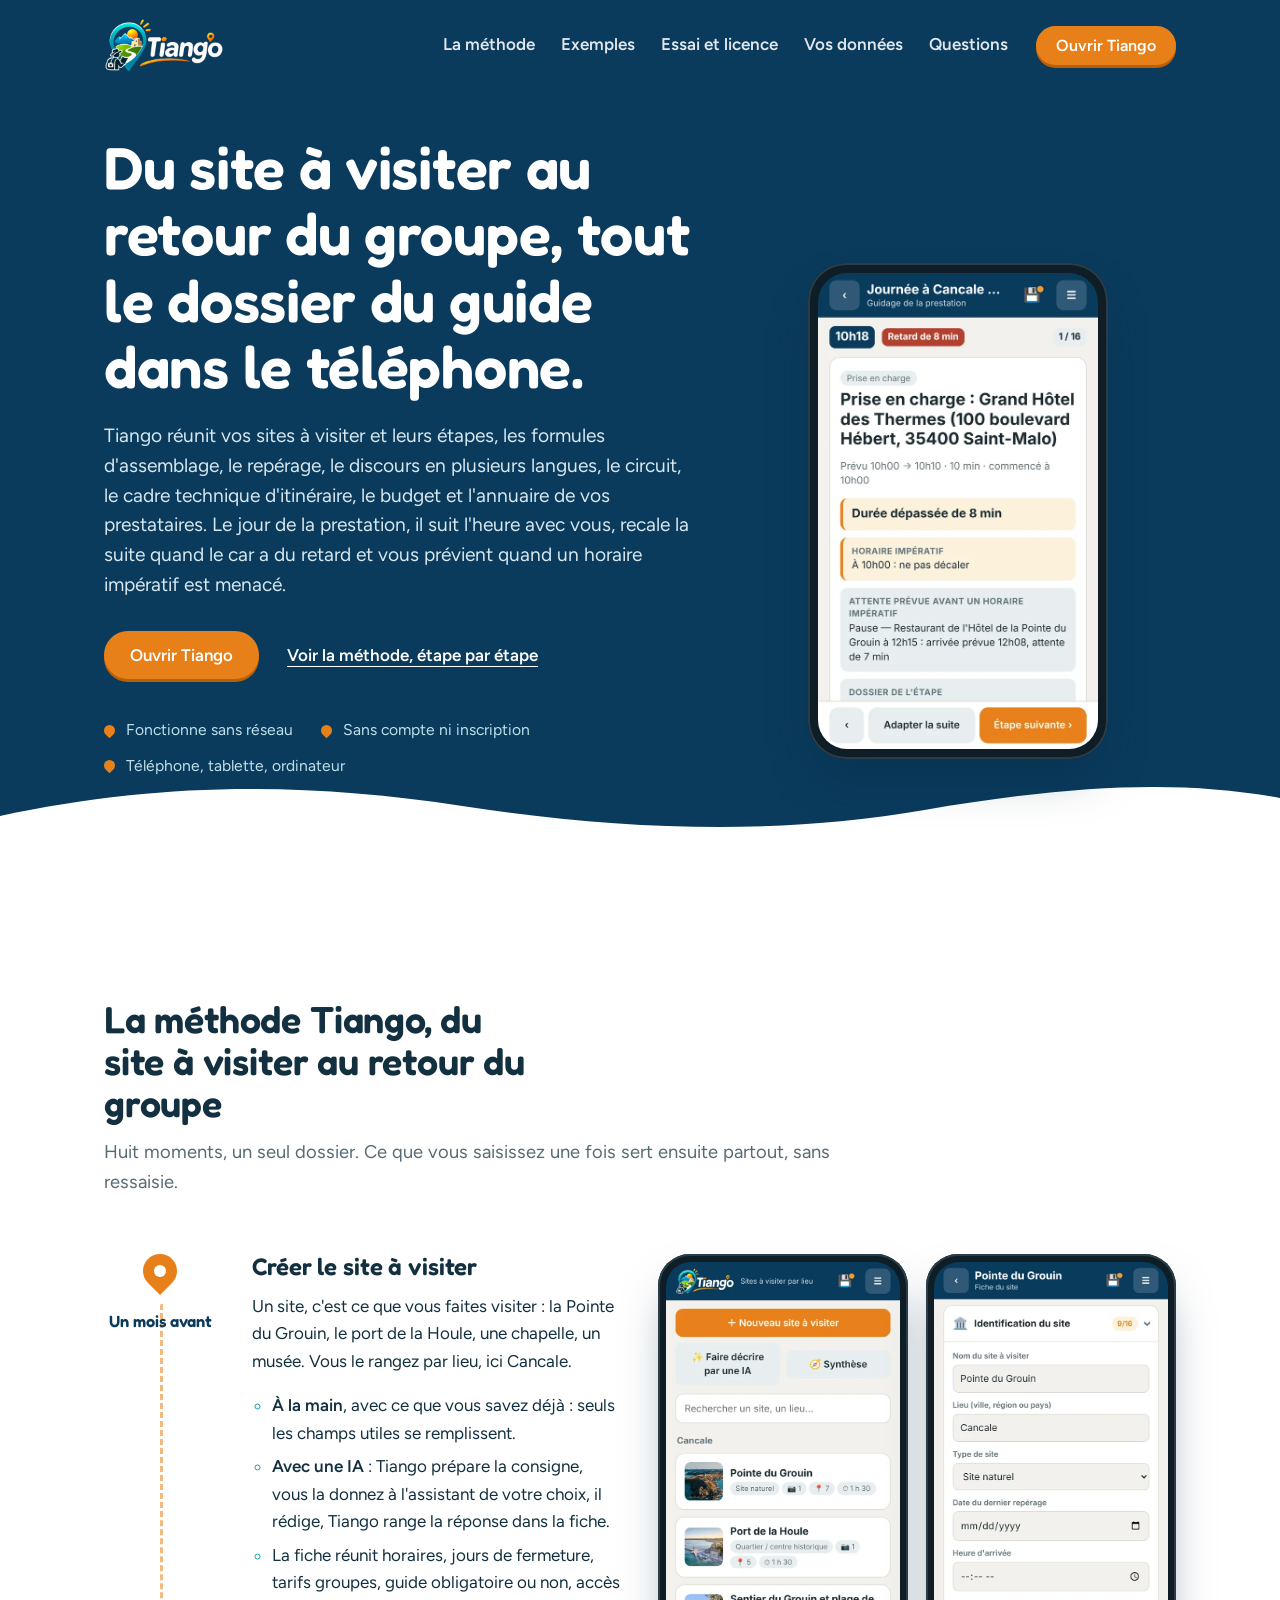
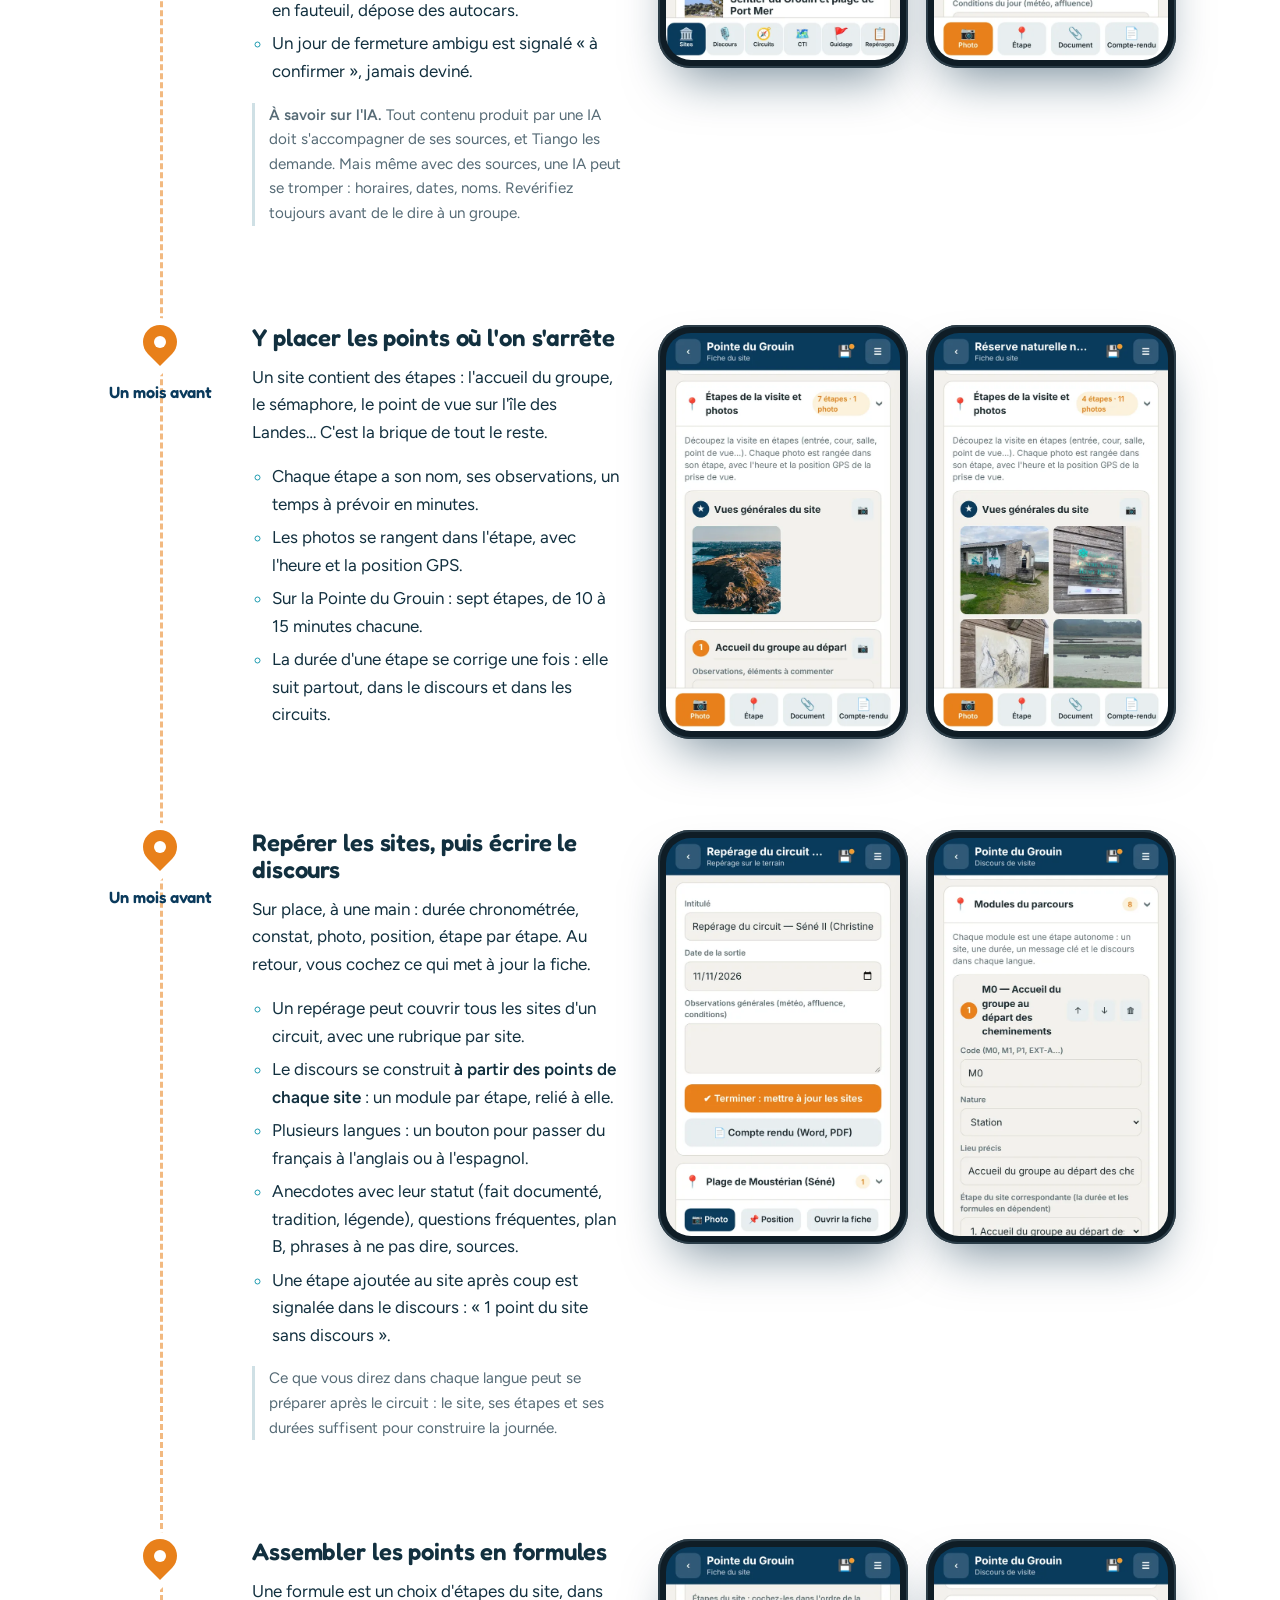
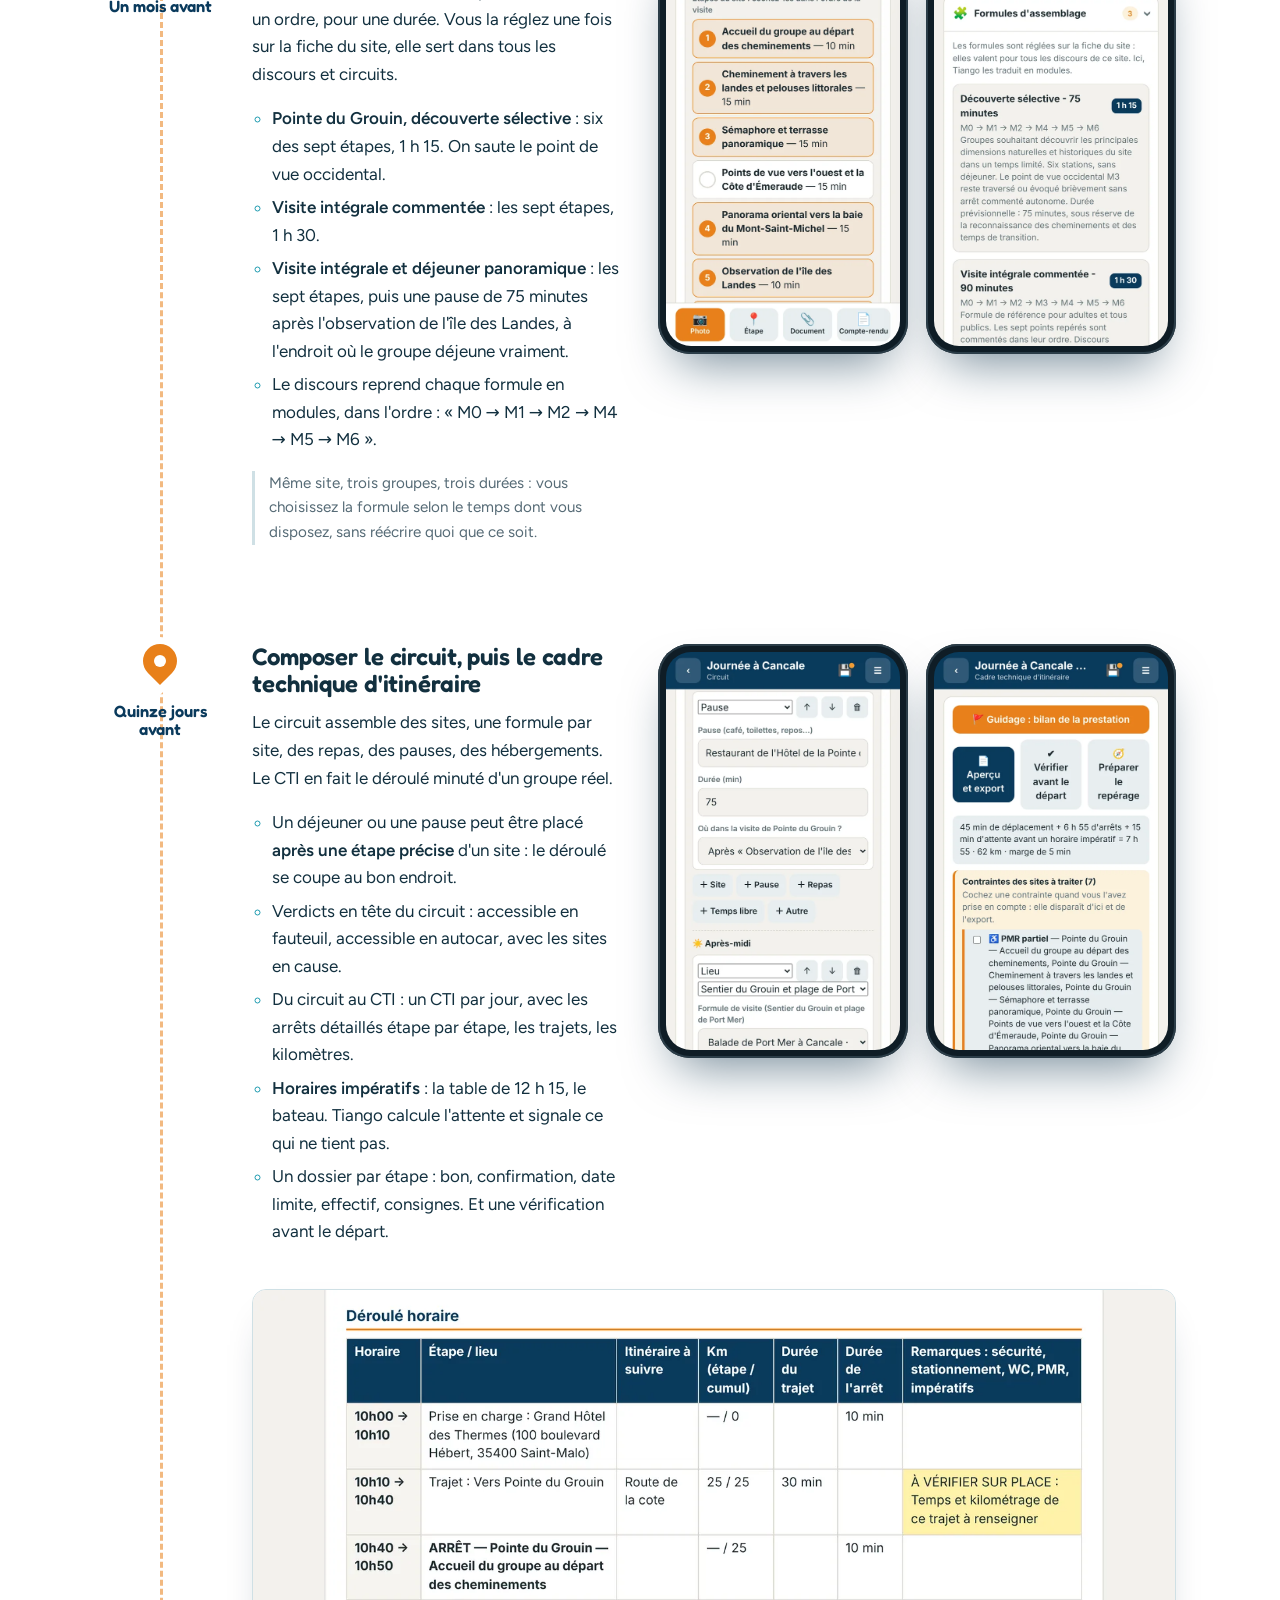
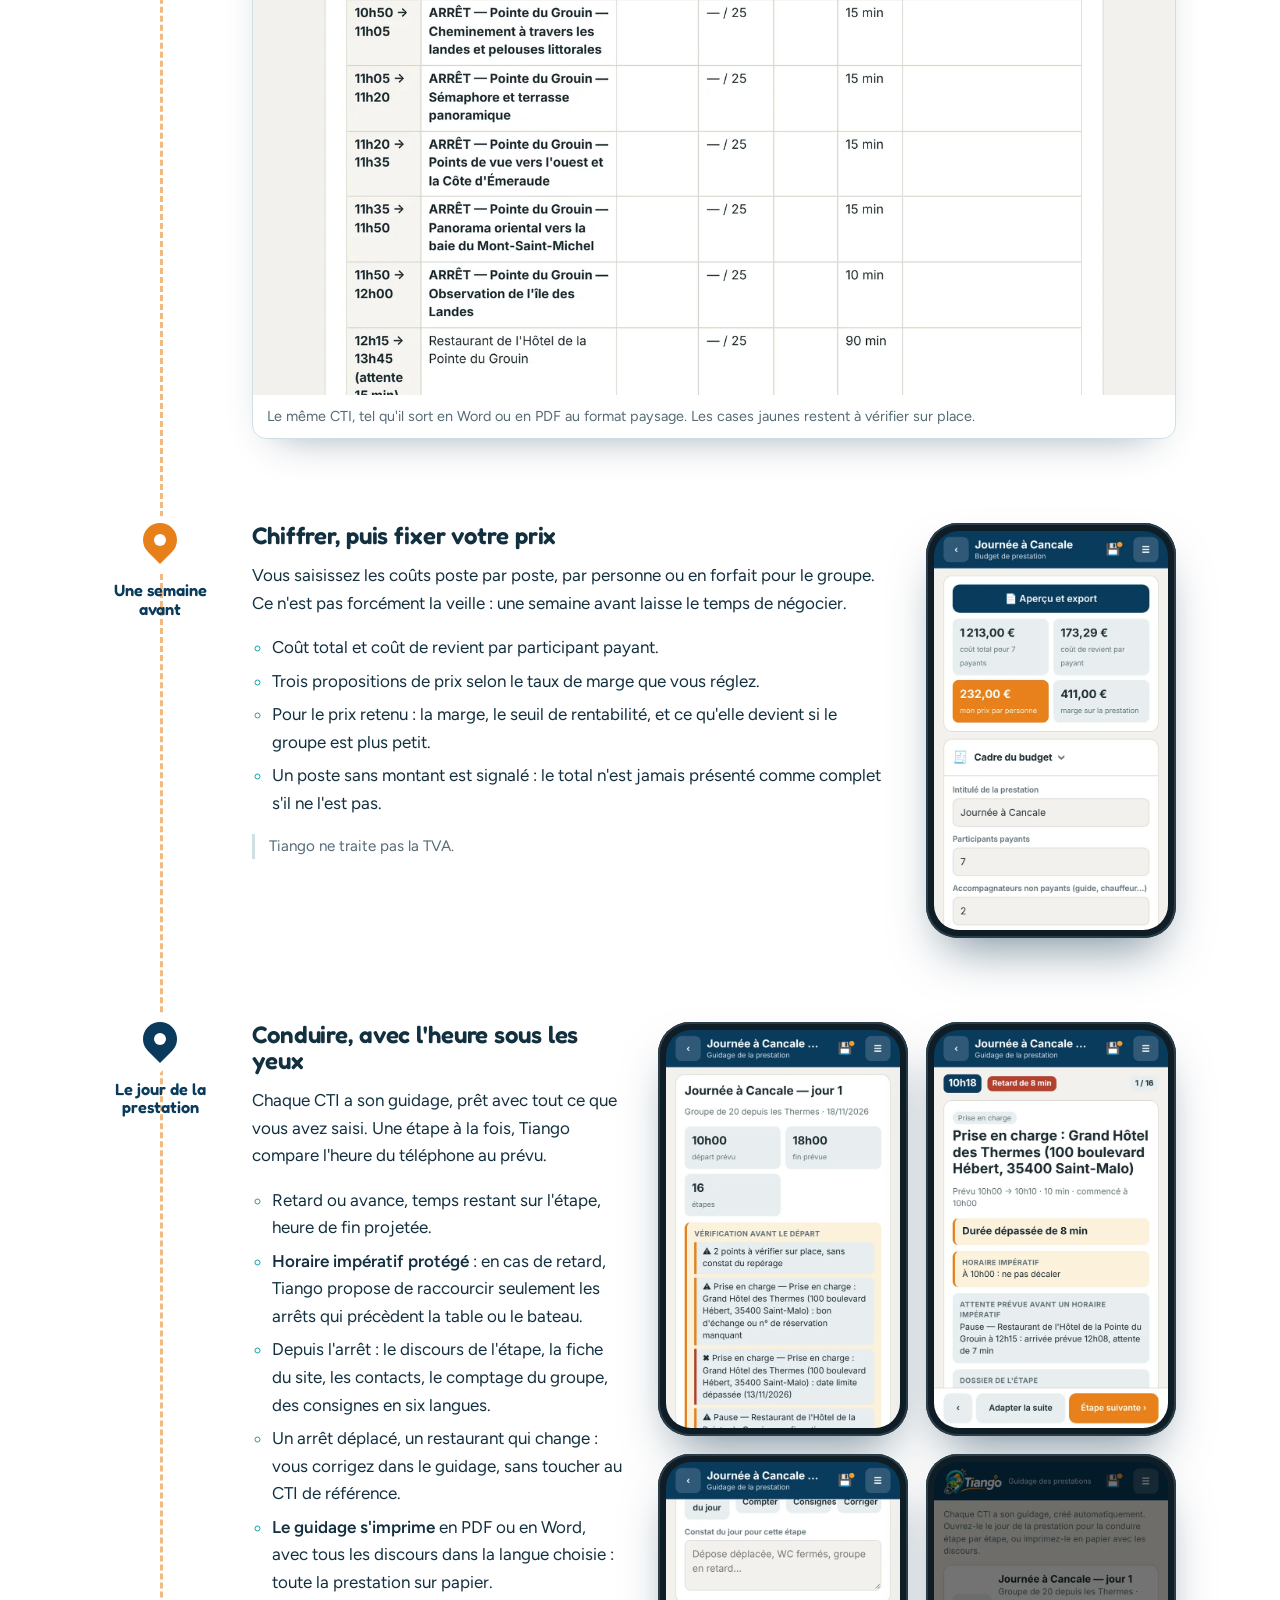
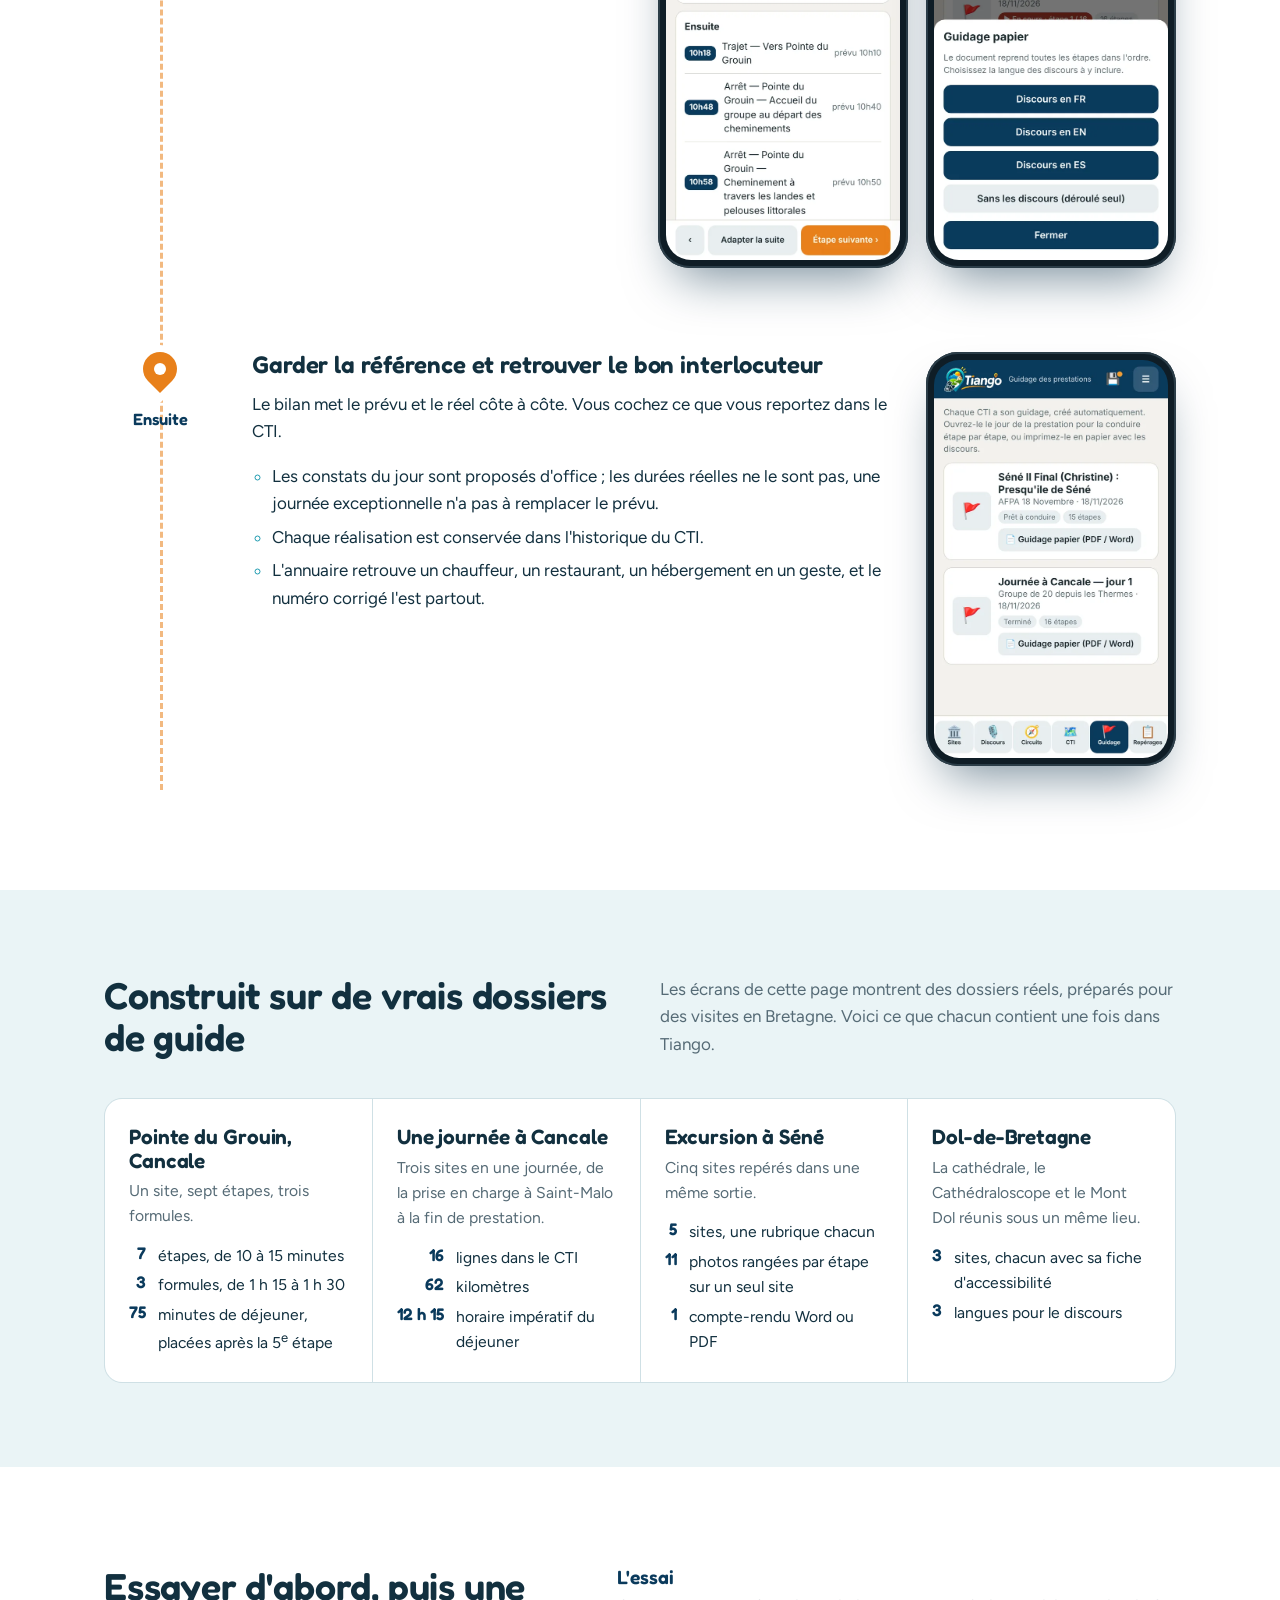
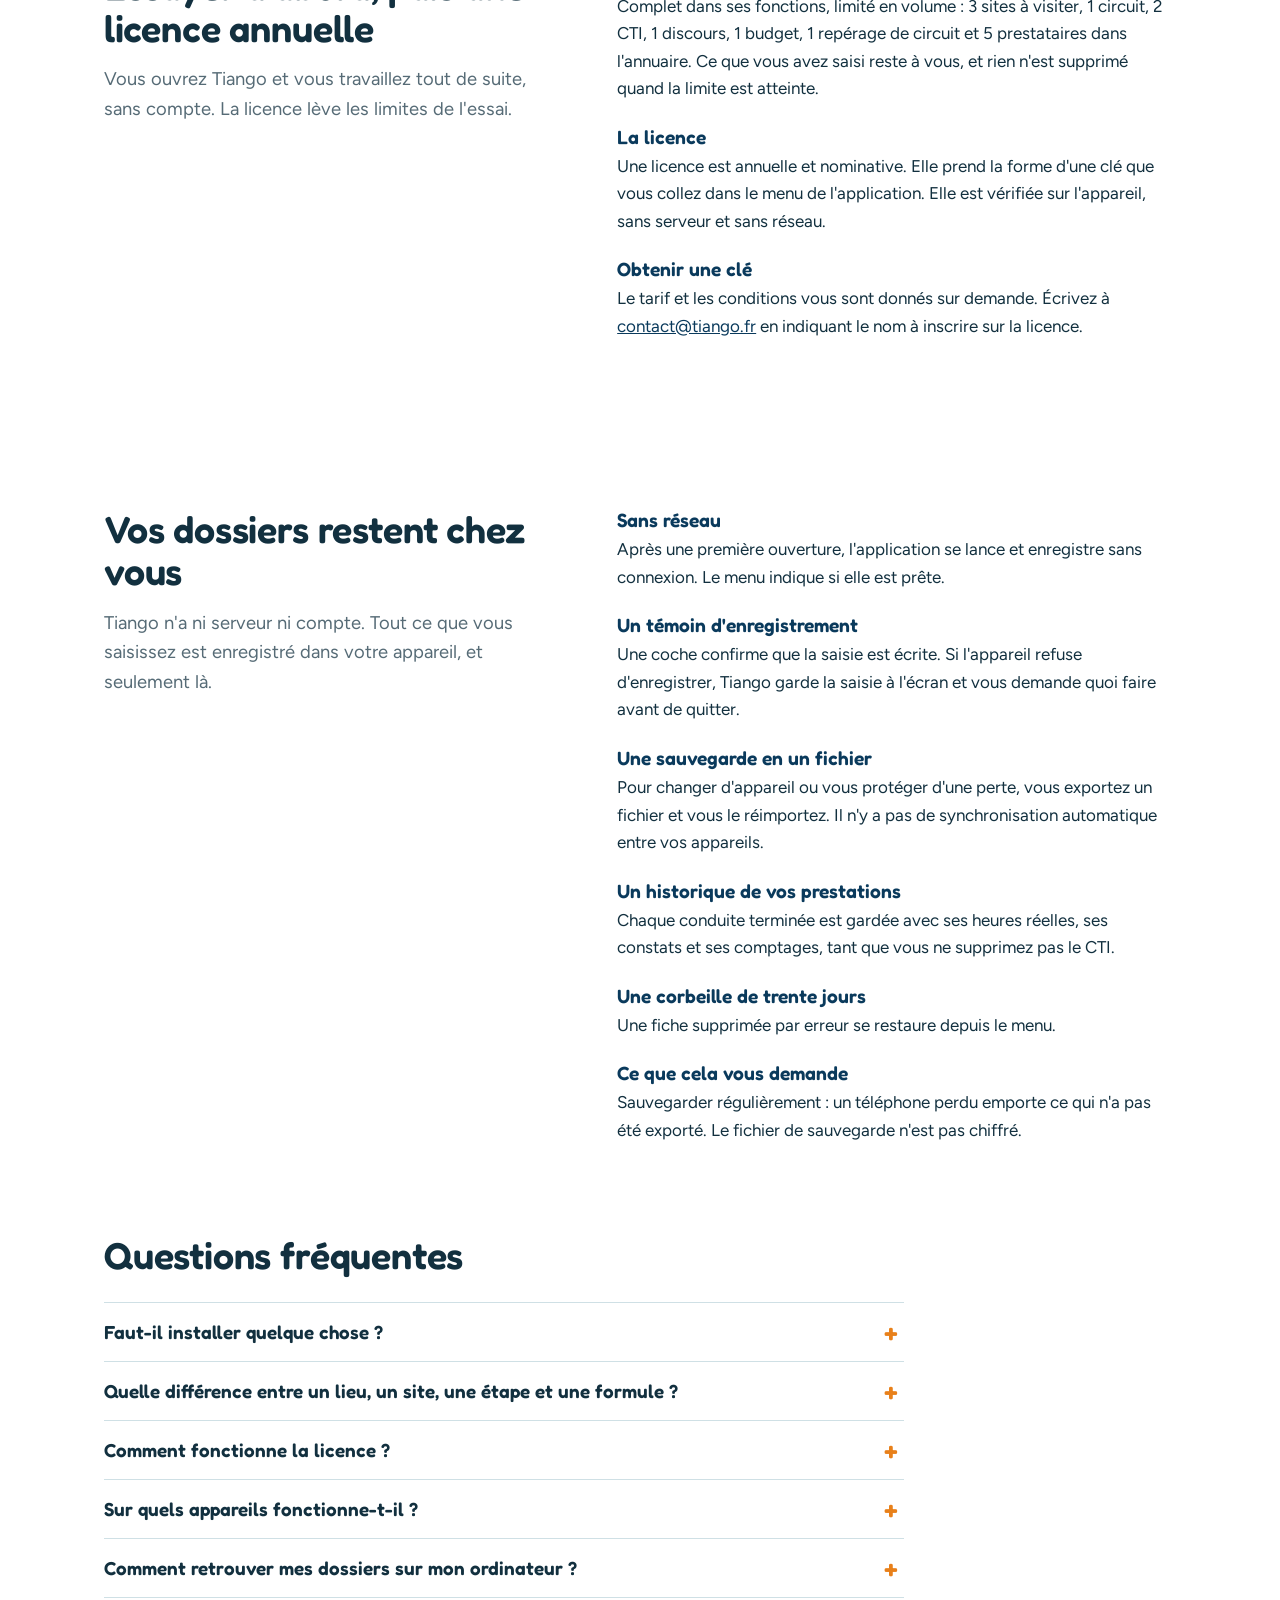
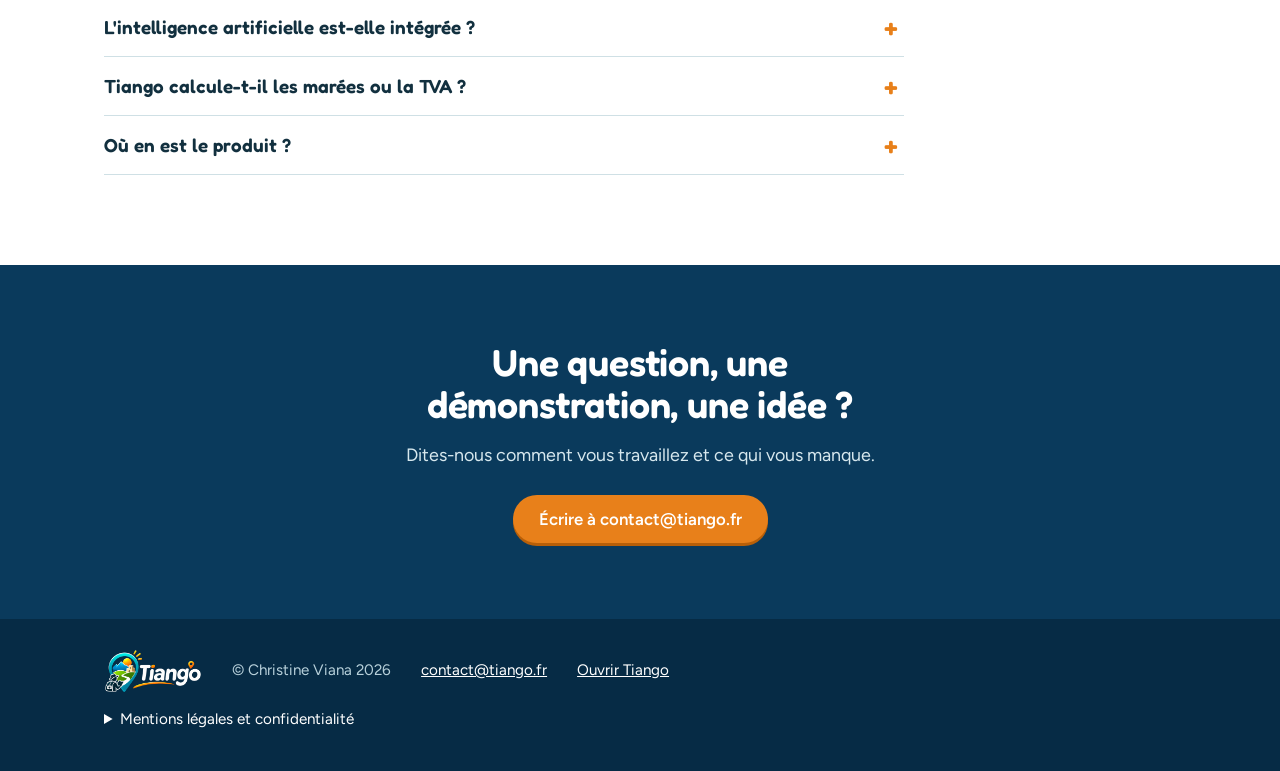
==== commit c236d501: "Add files via upload" ====
--- a/index.html
+++ b/index.html
@@ -4,7 +4,7 @@
 <meta charset="utf-8">
 <meta name="viewport" content="width=device-width, initial-scale=1">
 <title>Tiango – le dossier du guide, du repérage au retour du groupe</title>
-<meta name="description" content="Tiango réunit les sites à visiter, la fiche de repérage, le cadre technique d'itinéraire, le discours en plusieurs langues, le budget et l'annuaire des prestataires. Le jour J, il suit l'heure, protège les horaires impératifs et aide à compter le groupe. Sans réseau, sans compte.">
+<meta name="description" content="Tiango réunit les sites à visiter et leurs étapes, les formules d'assemblage, le repérage, le discours en plusieurs langues, le circuit, le cadre technique d'itinéraire, le budget et l'annuaire. Le jour J, il suit l'heure et protège les horaires impératifs. Sans réseau, sans compte.">
 <meta name="theme-color" content="#0a3a5c">
 <meta property="og:title" content="Tiango – le dossier du guide, du repérage au retour du groupe">
 <meta property="og:description" content="Sites à visiter, repérage, itinéraire, discours, budget, annuaire et conduite de la prestation, dans le téléphone du guide.">
@@ -23,7 +23,7 @@
   <nav class="nav wrap" aria-label="Navigation principale">
     <a class="brand" href="./" aria-label="Tiango, accueil"><img src="img/logo-dark.png" alt="Tiango" width="720" height="323"></a>
     <ul>
-      <li><a href="#journee">Une prestation avec Tiango</a></li>
+      <li><a href="#journee">La méthode</a></li>
       <li><a href="#exemples">Exemples</a></li>
       <li><a href="#licence">Essai et licence</a></li>
       <li><a href="#donnees">Vos données</a></li>
@@ -34,11 +34,11 @@
 
   <div class="hero wrap">
     <div>
-      <h1>Du repérage au retour du groupe, tout le dossier du guide dans le téléphone.</h1>
-      <p class="lead">Tiango réunit vos sites à visiter, la fiche de repérage de chacun, le cadre technique d'itinéraire, le discours en plusieurs langues, le budget et l'annuaire de vos prestataires. Le jour de la prestation, il suit l'heure avec vous, recale la suite quand le car a du retard et vous prévient quand un horaire impératif est menacé.</p>
+      <h1>Du site à visiter au retour du groupe, tout le dossier du guide dans le téléphone.</h1>
+      <p class="lead">Tiango réunit vos sites à visiter et leurs étapes, les formules d'assemblage, le repérage, le discours en plusieurs langues, le circuit, le cadre technique d'itinéraire, le budget et l'annuaire de vos prestataires. Le jour de la prestation, il suit l'heure avec vous, recale la suite quand le car a du retard et vous prévient quand un horaire impératif est menacé.</p>
       <div class="cta">
         <a class="go" href="app/">Ouvrir Tiango</a>
-        <a class="quiet" href="#journee">Voir une prestation de bout en bout</a>
+        <a class="quiet" href="#journee">Voir la méthode, étape par étape</a>
       </div>
       <ul class="facts">
         <li>Fonctionne sans réseau</li>
@@ -47,7 +47,7 @@
       </ul>
     </div>
     <div class="phone">
-      <img src="img/conduite.webp" width="600" height="1022" alt="Tiango pendant une prestation : il est 9 h 04, l'arrêt en cours est la pointe du Bill, le groupe a cinq minutes de retard et il reste onze minutes sur l'étape.">
+      <img src="img/conduite.webp" width="600" height="1021" alt="Tiango pendant une prestation à Cancale : le groupe a huit minutes de retard, l'horaire impératif du déjeuner est rappelé.">
     </div>
   </div>
   <svg class="shore" viewBox="0 0 1440 70" preserveAspectRatio="none" aria-hidden="true"><path d="M0 70V38c180-34 340-34 520-10s350 30 520 4 290-30 400-12v50z"/></svg>
@@ -56,165 +56,83 @@
 <main>
 <section class="route" id="journee">
   <div class="wrap">
-    <h2>Une prestation avec Tiango, de la reconnaissance au bilan</h2>
-    <p>Sept moments, un seul dossier. Ce que vous notez à une étape sert à la suivante, sans ressaisie.</p>
+    <h2>La méthode Tiango, du site à visiter au retour du groupe</h2>
+    <p>Huit moments, un seul dossier. Ce que vous saisissez une fois sert ensuite partout, sans ressaisie.</p>
 
     <ol class="stops">
-      <li class="stop">
-        <div class="when">Un mois avant</div>
-        <div class="what">
-          <h3>Repérer chaque site, debout, à une main</h3>
-          <p>Vous classez vos sites à visiter par lieu : Dol-de-Bretagne réunit la cathédrale, le Cathédraloscope et le Mont Dol, Paris en réunit bien d'autres. La fiche de repérage est celle du site, pas de la ville : l'accès en fauteuil ou les horaires ne sont pas les mêmes d'un site à l'autre.</p>
-          <ul>
-            <li>Horaires, jours de fermeture, tarifs individuels et groupes, réservation, moyens de paiement. Un jour de fermeture ambigu (« du lundi au mercredi », « sauf juillet ») est signalé comme à confirmer, jamais deviné.</li>
-            <li>Guide du site obligatoire ou non, carte de guide-conférencier exigée, droit de parole, audioguide.</li>
-            <li>Accès en fauteuil, toilettes, dépose et parking des autocars, point de rendez-vous.</li>
-            <li>Photos rangées par étape de la visite, avec l'heure et la position GPS. Dépliants et plans joints en PDF.</li>
-          </ul>
-          <p class="note">Au retour, le compte-rendu sort en Word ou en PDF, photos comprises.</p>
-        </div>
-        <div class="shots"><div class="phone small"><img loading="lazy" src="img/lieux.webp" width="600" height="1022" alt="Liste des sites à visiter, regroupés par lieu : Dol-de-Bretagne avec la cathédrale Saint-Samson, le Cathédraloscope et le Mont Dol, puis Paris et Saint-Malo."></div><div class="phone small"><img loading="lazy" src="img/reperage.webp" width="600" height="1022" alt="Fiche de repérage du Fort National : rubriques horaires, tarifs, guidage, accessibilité, et la rubrique accès ouverte sur le parking des autocars."></div></div>
-      </li>
-
-      <li class="stop">
-        <div class="when">Quinze jours avant</div>
-        <div class="what">
-          <h3>Construire le cadre technique d'itinéraire</h3>
-          <p>Vous alternez trajets et arrêts. Tiango fait les additions.</p>
-          <ul>
-            <li>Horaires calculés en cascade à partir de l'heure de départ.</li>
-            <li>Kilomètres cumulés, temps de déplacement et temps d'arrêt, marge sur l'heure de fin imposée.</li>
-            <li>Ce qui ne peut se vérifier que sur place ressort en jaune, puis devient la liste de travail du repérage.</li>
-            <li>Les chronos et constats relevés sur le terrain reviennent dans le CTI, après votre accord ligne par ligne.</li>
-            <li><b>Horaires souples ou impératifs</b> : une table réservée à 12 h 30, une entrée horodatée ou un bateau se marquent « impératif » avec leur heure. Tiango signale dès la préparation un déroulé qui ne les tient pas.</li>
-            <li><b>Le dossier de chaque étape</b> : bon d'échange ou numéro de réservation, confirmation, date limite, effectif attendu, consignes convenues avec le prestataire.</li>
-            <li><b>Un plan d'accès simple</b> qui distingue la dépose, le stationnement, l'entrée et le rendez-vous.</li>
-            <li><b>Une vérification avant le départ</b> : confirmations manquantes, bons absents, dates limites dépassées ou proches. Elle s'affiche aussi à l'écran de démarrage de la prestation.</li>
-          </ul>
-        </div>
-        <div class="shots"><div class="phone small"><img loading="lazy" src="img/cti.webp" width="600" height="1022" alt="Écran d'un cadre technique d'itinéraire : les boutons Conduire la prestation, Aperçu et export, Vérifier avant le départ, puis le bilan du temps (28 min de déplacement, 32 min d'arrêts, 13,5 km, sans marge sur l'horaire imposé)."></div></div>
-        <figure class="wide">
-          <img loading="lazy" src="img/cti-word.webp" width="1600" height="672" alt="Le déroulé horaire exporté : colonnes horaire, durée, étape, itinéraire, kilomètres, nature du temps, commentaire et remarques ; les cases à vérifier sur place sont en jaune.">
-          <figcaption>Le même CTI, tel qu'il sort en Word ou en PDF au format paysage. Les cases jaunes restent à vérifier sur place. Le dossier du jour et le plan d'accès suivent le déroulé dans le même document.</figcaption>
-        </figure>
-      </li>
-
-      <li class="stop">
-        <div class="when">Dix jours avant</div>
-        <div class="what">
-          <h3>Préparer ce que vous direz, dans chaque langue</h3>
-          <p>Le discours est rattaché à son site à visiter et se découpe en modules : un emplacement, une durée, un message clé, l'endroit où placer le groupe, et le texte.</p>
-          <ul>
-            <li>Français, anglais, espagnol, ou toute autre langue : un bouton pour passer de l'une à l'autre.</li>
-            <li>Des formules qui assemblent les modules selon le temps disponible.</li>
-            <li>Anecdotes avec leur statut (fait documenté, tradition, légende), questions fréquentes, plan B, phrases à ne pas dire, sources.</li>
-            <li><b>Anecdotes et questions rattachées à une station</b> : devant le module M2, les boutons n'affichent que ce qui concerne M2, avec un accès aux autres si besoin.</li>
-            <li>Un statut par module (à recouper, validé par, source) et un rappel « avant le départ » des modules non validés. Les consignes de sécurité s'affichent à la première station, et une visite interrompue se reprend là où vous l'avez laissée.</li>
-          </ul>
-          <p class="note">Pour un nouveau site, Tiango prépare la consigne à donner à l'assistant d'intelligence artificielle de votre choix, puis importe sa réponse et la rattache au bon site, en vous demandant lequel quand deux sites portent le même nom. Les faits restent à vérifier par vous : Tiango range le texte, il ne le garantit pas.</p>
-        </div>
-        <div class="shots"><div class="phone small"><img loading="lazy" src="img/visite.webp" width="600" height="1022" alt="Mode visite en anglais : module 4 sur 9, la traversée de l'estran, avec l'emplacement du groupe, la consigne de conduite et le message clé."></div><div class="phone small"><img loading="lazy" src="img/anecdotes-station.webp" width="600" height="1022" alt="Mode visite à la station M2, la nef : le bouton Anecdotes n'affiche que les stalles du chapitre, avec un bouton pour voir aussi les deux autres."></div></div>
-      </li>
-
-      <li class="stop">
-        <div class="when">Une semaine avant</div>
-        <div class="what">
-          <h3>Chiffrer, puis fixer votre prix</h3>
-          <p>Vous saisissez les coûts poste par poste, par personne ou en forfait pour le groupe.</p>
-          <ul>
-            <li>Coût total et coût de revient par participant payant.</li>
-            <li>Trois propositions de prix selon le taux de marge que vous réglez.</li>
-            <li>Pour le prix que vous retenez : la marge, le seuil de rentabilité, et ce qu'elle devient si le groupe est plus petit. Si le prix ne couvre même pas le coût par personne, Tiango le dit au lieu d'afficher un seuil absurde.</li>
-          </ul>
-          <p class="note">Tiango ne traite pas la TVA. Un poste laissé sans montant est signalé : le total n'est jamais présenté comme complet s'il ne l'est pas.</p>
-        </div>
-        <div class="shots"><div class="phone small"><img loading="lazy" src="img/budget.webp" width="600" height="1022" alt="Budget d'une journée à Saint-Malo pour 28 payants : trois propositions de prix, le prix retenu de 83 euros, la marge et le seuil de rentabilité à 18 personnes."></div></div>
-      </li>
-
-      <li class="stop day">
-        <div class="when">Le jour de la prestation</div>
-        <div class="what">
-          <h3>Conduire, avec l'heure sous les yeux</h3>
-          <p>Une étape à la fois. Tiango compare l'heure du téléphone au prévu et vous dit où vous en êtes.</p>
-          <ul>
-            <li>Retard ou avance, temps restant sur l'étape, heure de fin projetée.</li>
-            <li>Depuis l'arrêt : la visite préparée, la fiche de repérage, les contacts à appeler, le plan B.</li>
-            <li>Un retard à rattraper : Tiango propose de raccourcir les arrêts à venir, vous ajustez.</li>
-            <li>Un site fermé : vous annulez l'arrêt, la suite est recalée aussitôt.</li>
-            <li><b>Un horaire impératif menacé</b> (la table de 12 h 30, le bateau) s'affiche en alerte dès que le retard projeté le compromet. « Protéger l'horaire impératif » propose de raccourcir seulement les arrêts qui le précèdent.</li>
-            <li><b>Le dossier du jour</b> : contacts, urgences, bons d'échange, confirmations et consignes convenues, d'un seul bouton, avec les numéros cliquables.</li>
-            <li><b>Garder le groupe ensemble</b> : l'effectif attendu, des comptages horodatés qui disent « il manque 2 », le rendez-vous rappelé après le temps libre, et cinq consignes courtes en six langues avec l'heure déjà insérée.</li>
-          </ul>
-          <p class="note">Le CTI de référence n'est pas touché pendant la journée.</p>
-        </div>
-        <div class="shots">
-          <div class="phone small"><img loading="lazy" src="img/conduite-imperatif.webp" width="600" height="1022" alt="Conduite à la cathédrale Saint-Samson : onze minutes de retard, l'alerte Horaire impératif menacé pour le restaurant, puis le plan d'accès et le dossier de l'étape."></div>
-          <div class="phone small"><img loading="lazy" src="img/comptage.webp" width="600" height="1022" alt="Comptage du groupe : effectif attendu 28, 26 personnes comptées, il manque 2."></div>
-          <div class="phone small"><img loading="lazy" src="img/conduite-suite.webp" width="600" height="1022" alt="Suite de la journée recalée : chaque étape à venir avec son heure projetée et son heure prévue, et une fin projetée cinq minutes après l'heure prévue."></div>
-          <div class="phone small"><img loading="lazy" src="img/adapter.webp" width="600" height="1022" alt="Écran Adapter la suite : les durées des arrêts à venir sont raccourcies pour la journée, la fin projetée revient à l'heure."></div>
-        </div>
-      </li>
-
-      <li class="stop">
-        <div class="when">Le soir</div>
-        <div class="what">
-          <h3>Garder ce qui doit devenir la référence</h3>
-          <p>Le bilan met le prévu et le réel côte à côte. Vous cochez ce que vous reportez dans le CTI.</p>
-          <ul>
-            <li>Les constats du jour sont proposés d'office.</li>
-            <li>Les durées réelles ne le sont pas : une journée exceptionnelle n'a pas à remplacer le prévu.</li>
-            <li>La durée d'origine reste affichée à côté de la durée relevée.</li>
-            <li><b>Chaque réalisation est conservée</b> : heures réelles, constats et derniers comptages vont dans l'historique du CTI. Préparer la prochaine conduite n'efface pas la précédente.</li>
-          </ul>
-        </div>
-        <div class="shots"><div class="phone small"><img loading="lazy" src="img/bilan.webp" width="600" height="1022" alt="Bilan de la prestation : pour chaque étape, la durée prévue et la durée réelle, avec une case à cocher pour reporter la durée ou le constat dans le CTI."></div></div>
-      </li>
-      <li class="stop">
-        <div class="when">À tout moment</div>
-        <div class="what">
-          <h3>Retrouver le bon interlocuteur</h3>
-          <p>L'annuaire a son propre onglet. Chauffeur, restaurant, site, bateau : vous cherchez un nom, une ville ou un numéro, et vous appelez d'un geste.</p>
-          <ul>
-            <li>Une fiche par prestataire, filtrée par rôle.</li>
-            <li>Le même prestataire se rattache à plusieurs CTI sans être ressaisi.</li>
-            <li>Ses coordonnées reviennent dans le dossier du jour, en conduite.</li>
-          </ul>
-        </div>
-        <div class="shots"><div class="phone small"><img loading="lazy" src="img/annuaire.webp" width="600" height="1022" alt="Onglet Annuaire des prestataires : autocariste, vedettes, restaurant et site, chacun avec son contact et un bouton Appeler."></div></div>
-      </li>
-    </ol>
+<li class="stop">
+<div class="when">Un mois avant</div>
+<div class="what"><h3>Créer le site à visiter</h3><p>Un site, c'est ce que vous faites visiter : la Pointe du Grouin, le port de la Houle, une chapelle, un musée. Vous le rangez par lieu, ici Cancale.</p><ul><li><b>À la main</b>, avec ce que vous savez déjà : seuls les champs utiles se remplissent.</li><li><b>Avec une IA</b> : Tiango prépare la consigne, vous la donnez à l'assistant de votre choix, il rédige, Tiango range la réponse dans la fiche.</li><li>La fiche réunit horaires, jours de fermeture, tarifs groupes, guide obligatoire ou non, accès en fauteuil, dépose des autocars.</li><li>Un jour de fermeture ambigu est signalé « à confirmer », jamais deviné.</li></ul><p class="note"><b>À savoir sur l'IA.</b> Tout contenu produit par une IA doit s'accompagner de ses sources, et Tiango les demande. Mais même avec des sources, une IA peut se tromper : horaires, dates, noms. Revérifiez toujours avant de le dire à un groupe.</p></div>
+<div class="shots"><div class="phone small"><img loading="lazy" src="img/sites.webp" width="600" height="1021" alt="La liste des sites à visiter, rangés par lieu : Cancale réunit la Pointe du Grouin, le sentier de Port Mer et le Port de la Houle."></div><div class="phone small"><img loading="lazy" src="img/fiche.webp" width="600" height="1021" alt="La fiche de la Pointe du Grouin : identification, horaires, accessibilité, accès, contenu."></div></div>
+</li>
+<li class="stop">
+<div class="when">Un mois avant</div>
+<div class="what"><h3>Y placer les points où l'on s'arrête</h3><p>Un site contient des étapes : l'accueil du groupe, le sémaphore, le point de vue sur l'île des Landes… C'est la brique de tout le reste.</p><ul><li>Chaque étape a son nom, ses observations, un temps à prévoir en minutes.</li><li>Les photos se rangent dans l'étape, avec l'heure et la position GPS.</li><li>Sur la Pointe du Grouin : sept étapes, de 10 à 15 minutes chacune.</li><li>La durée d'une étape se corrige une fois : elle suit partout, dans le discours et dans les circuits.</li></ul></div>
+<div class="shots"><div class="phone small"><img loading="lazy" src="img/etapes.webp" width="600" height="1021" alt="Les sept étapes de la Pointe du Grouin avec leur durée."></div><div class="phone small"><img loading="lazy" src="img/etapes-photos.webp" width="600" height="1021" alt="Une visite repérée à la réserve des marais de Séné : onze photos rangées par étape."></div></div>
+</li>
+<li class="stop">
+<div class="when">Un mois avant</div>
+<div class="what"><h3>Repérer les sites, puis écrire le discours</h3><p>Sur place, à une main : durée chronométrée, constat, photo, position, étape par étape. Au retour, vous cochez ce qui met à jour la fiche.</p><ul><li>Un repérage peut couvrir tous les sites d'un circuit, avec une rubrique par site.</li><li>Le discours se construit <b>à partir des points de chaque site</b> : un module par étape, relié à elle.</li><li>Plusieurs langues : un bouton pour passer du français à l'anglais ou à l'espagnol.</li><li>Anecdotes avec leur statut (fait documenté, tradition, légende), questions fréquentes, plan B, phrases à ne pas dire, sources.</li><li>Une étape ajoutée au site après coup est signalée dans le discours : « 1 point du site sans discours ».</li></ul><p class="note">Ce que vous direz dans chaque langue peut se préparer après le circuit : le site, ses étapes et ses durées suffisent pour construire la journée.</p></div>
+<div class="shots"><div class="phone small"><img loading="lazy" src="img/reperage-fiche.webp" width="600" height="1021" alt="Fiche de repérage d'un site : constats et durées étape par étape."></div><div class="phone small"><img loading="lazy" src="img/discours.webp" width="600" height="1021" alt="Les modules du discours de la Pointe du Grouin, chacun relié à son étape."></div></div>
+</li>
+<li class="stop">
+<div class="when">Un mois avant</div>
+<div class="what"><h3>Assembler les points en formules</h3><p>Une formule est un choix d'étapes du site, dans un ordre, pour une durée. Vous la réglez une fois sur la fiche du site, elle sert dans tous les discours et circuits.</p><ul><li><b>Pointe du Grouin, découverte sélective</b> : six des sept étapes, 1 h 15. On saute le point de vue occidental.</li><li><b>Visite intégrale commentée</b> : les sept étapes, 1 h 30.</li><li><b>Visite intégrale et déjeuner panoramique</b> : les sept étapes, puis une pause de 75 minutes après l'observation de l'île des Landes, à l'endroit où le groupe déjeune vraiment.</li><li>Le discours reprend chaque formule en modules, dans l'ordre : « M0 → M1 → M2 → M4 → M5 → M6 ».</li></ul><p class="note">Même site, trois groupes, trois durées : vous choisissez la formule selon le temps dont vous disposez, sans réécrire quoi que ce soit.</p></div>
+<div class="shots"><div class="phone small"><img loading="lazy" src="img/formules.webp" width="600" height="1021" alt="Cocher les étapes dans l'ordre : le numéro donne le rang dans la formule."></div><div class="phone small"><img loading="lazy" src="img/discours-formules.webp" width="600" height="1021" alt="Les trois formules de la Pointe du Grouin traduites en modules."></div></div>
+</li>
+<li class="stop">
+<div class="when">Quinze jours avant</div>
+<div class="what"><h3>Composer le circuit, puis le cadre technique d'itinéraire</h3><p>Le circuit assemble des sites, une formule par site, des repas, des pauses, des hébergements. Le CTI en fait le déroulé minuté d'un groupe réel.</p><ul><li>Un déjeuner ou une pause peut être placé <b>après une étape précise</b> d'un site : le déroulé se coupe au bon endroit.</li><li>Verdicts en tête du circuit : accessible en fauteuil, accessible en autocar, avec les sites en cause.</li><li>Du circuit au CTI : un CTI par jour, avec les arrêts détaillés étape par étape, les trajets, les kilomètres.</li><li><b>Horaires impératifs</b> : la table de 12 h 15, le bateau. Tiango calcule l'attente et signale ce qui ne tient pas.</li><li>Un dossier par étape : bon, confirmation, date limite, effectif, consignes. Et une vérification avant le départ.</li></ul></div>
+<div class="shots"><div class="phone small"><img loading="lazy" src="img/circuit-pause.webp" width="600" height="1021" alt="Une pause de 75 minutes insérée après l'étape « Observation de l'île des Landes »."></div><div class="phone small"><img loading="lazy" src="img/cti.webp" width="600" height="1021" alt="Le CTI de la journée à Cancale : bilan des temps, contrôles, accès au guidage."></div></div><figure class="wide"><img loading="lazy" src="img/cti-deroule.webp" width="1400" height="1071" alt="Le déroulé horaire exporté en paysage : horaires, étape, itinéraire, kilomètres, durées, remarques, cases à vérifier en jaune."><figcaption>Le même CTI, tel qu'il sort en Word ou en PDF au format paysage. Les cases jaunes restent à vérifier sur place.</figcaption></figure>
+</li>
+<li class="stop">
+<div class="when">Une semaine avant</div>
+<div class="what"><h3>Chiffrer, puis fixer votre prix</h3><p>Vous saisissez les coûts poste par poste, par personne ou en forfait pour le groupe. Ce n'est pas forcément la veille : une semaine avant laisse le temps de négocier.</p><ul><li>Coût total et coût de revient par participant payant.</li><li>Trois propositions de prix selon le taux de marge que vous réglez.</li><li>Pour le prix retenu : la marge, le seuil de rentabilité, et ce qu'elle devient si le groupe est plus petit.</li><li>Un poste sans montant est signalé : le total n'est jamais présenté comme complet s'il ne l'est pas.</li></ul><p class="note">Tiango ne traite pas la TVA.</p></div>
+<div class="shots"><div class="phone small"><img loading="lazy" src="img/budget.webp" width="600" height="1021" alt="Budget de la journée à Cancale : coût total, coût de revient par payant, prix retenu, marge."></div></div>
+</li>
+<li class="stop day">
+<div class="when">Le jour de la prestation</div>
+<div class="what"><h3>Conduire, avec l'heure sous les yeux</h3><p>Chaque CTI a son guidage, prêt avec tout ce que vous avez saisi. Une étape à la fois, Tiango compare l'heure du téléphone au prévu.</p><ul><li>Retard ou avance, temps restant sur l'étape, heure de fin projetée.</li><li><b>Horaire impératif protégé</b> : en cas de retard, Tiango propose de raccourcir seulement les arrêts qui précèdent la table ou le bateau.</li><li>Depuis l'arrêt : le discours de l'étape, la fiche du site, les contacts, le comptage du groupe, des consignes en six langues.</li><li>Un arrêt déplacé, un restaurant qui change : vous corrigez dans le guidage, sans toucher au CTI de référence.</li><li><b>Le guidage s'imprime</b> en PDF ou en Word, avec tous les discours dans la langue choisie : toute la prestation sur papier.</li></ul></div>
+<div class="shots"><div class="phone small"><img loading="lazy" src="img/gui-prepa.webp" width="600" height="1021" alt="Écran de préparation : heures, nombre d'étapes, vérification avant le départ."></div><div class="phone small"><img loading="lazy" src="img/conduite.webp" width="600" height="1021" alt="Retard de 8 minutes : l'horaire impératif est rappelé, l'attente avant le déjeuner annoncée."></div><div class="phone small"><img loading="lazy" src="img/conduite-suite.webp" width="600" height="1021" alt="Les constats du jour et les étapes suivantes, recalées."></div><div class="phone small"><img loading="lazy" src="img/papier-langue.webp" width="600" height="1021" alt="Le guidage papier : choix de la langue des discours à inclure."></div></div>
+</li>
+<li class="stop">
+<div class="when">Ensuite</div>
+<div class="what"><h3>Garder la référence et retrouver le bon interlocuteur</h3><p>Le bilan met le prévu et le réel côte à côte. Vous cochez ce que vous reportez dans le CTI.</p><ul><li>Les constats du jour sont proposés d'office ; les durées réelles ne le sont pas, une journée exceptionnelle n'a pas à remplacer le prévu.</li><li>Chaque réalisation est conservée dans l'historique du CTI.</li><li>L'annuaire retrouve un chauffeur, un restaurant, un hébergement en un geste, et le numéro corrigé l'est partout.</li></ul></div>
+<div class="shots"><div class="phone small"><img loading="lazy" src="img/gui-liste.webp" width="600" height="1021" alt="La liste des guidages : prêt à conduire, en cours, terminé."></div></div>
+</li>
+</ol>
   </div>
 </section>
 
 <section class="examples" id="exemples">
-  <div class="wrap">
-    <div class="intro">
-      <h2>Construit sur de vrais dossiers de guide</h2>
-      <p>Les écrans de cette page montrent des dossiers réels, préparés pour des visites en Bretagne et en Normandie. Voici ce que chacun contient une fois dans Tiango.</p>
-    </div>
-    <ul class="files">
-      <li>
-        <h3>Fort National, Saint-Malo</h3>
-        <p>Un fort de mer accessible à marée basse seulement.</p>
-        <dl><dt>15</dt><dd>modules, dont cinq extensions</dd><dt>3</dt><dd>formules, de 1&nbsp;h&nbsp;25 à 3&nbsp;h&nbsp;10</dd><dt>3</dt><dd>langues pour le discours et les consignes de sécurité</dd><dt>28</dt><dd>sources citées</dd></dl>
-      </li>
-      <li>
-        <h3>Le Mont-Saint-Michel</h3>
-        <p>Le village, les remparts et la baie, avec ou sans l'abbaye.</p>
-        <dl><dt>12</dt><dd>modules</dd><dt>18</dt><dd>anecdotes, chacune avec son statut</dd><dt>19</dt><dd>phrases à ne pas dire, et quoi dire à la place</dd><dt>125</dt><dd>sources citées</dd></dl>
-      </li>
-      <li>
-        <h3>Dinard</h3>
-        <p>De l'embarcadère à Saint-Enogat par le chemin des douaniers.</p>
-        <dl><dt>10</dt><dd>modules</dd><dt>3</dt><dd>formules selon l'heure du dernier bateau</dd><dt>43</dt><dd>termes au glossaire trilingue</dd><dt>107</dt><dd>sources citées</dd></dl>
-      </li>
-      <li>
-        <h3>Excursion à Séné</h3>
-        <p>Un cadre technique d'itinéraire d'une heure, en voitures.</p>
-        <dl><dt>9</dt><dd>lignes, de la prise en charge au passage de témoin</dd><dt>13,5</dt><dd>kilomètres</dd><dt>60</dt><dd>minutes, sans marge</dd><dt>9</dt><dd>points à vérifier au repérage</dd></dl>
-      </li>
-    </ul>
-  </div>
+<div class="wrap">
+<div class="intro">
+<h2>Construit sur de vrais dossiers de guide</h2>
+<p>Les écrans de cette page montrent des dossiers réels, préparés pour des visites en Bretagne. Voici ce que chacun contient une fois dans Tiango.</p>
+</div>
+<ul class="files">
+<li>
+<h3>Pointe du Grouin, Cancale</h3>
+<p>Un site, sept étapes, trois formules.</p>
+<dl><dt>7</dt><dd>étapes, de 10 à 15 minutes</dd><dt>3</dt><dd>formules, de 1&nbsp;h&nbsp;15 à 1&nbsp;h&nbsp;30</dd><dt>75</dt><dd>minutes de déjeuner, placées après la 5<sup>e</sup> étape</dd></dl>
+</li>
+<li>
+<h3>Une journée à Cancale</h3>
+<p>Trois sites en une journée, de la prise en charge à Saint-Malo à la fin de prestation.</p>
+<dl><dt>16</dt><dd>lignes dans le CTI</dd><dt>62</dt><dd>kilomètres</dd><dt>12&nbsp;h&nbsp;15</dt><dd>horaire impératif du déjeuner</dd></dl>
+</li>
+<li>
+<h3>Excursion à Séné</h3>
+<p>Cinq sites repérés dans une même sortie.</p>
+<dl><dt>5</dt><dd>sites, une rubrique chacun</dd><dt>11</dt><dd>photos rangées par étape sur un seul site</dd><dt>1</dt><dd>compte-rendu Word ou PDF</dd></dl>
+</li>
+<li>
+<h3>Dol-de-Bretagne</h3>
+<p>La cathédrale, le Cathédraloscope et le Mont Dol réunis sous un même lieu.</p>
+<dl><dt>3</dt><dd>sites, chacun avec sa fiche d'accessibilité</dd><dt>3</dt><dd>langues pour le discours</dd></dl>
+</li>
+</ul>
+</div>
 </section>
 
 <section class="data" id="licence">
@@ -269,8 +187,8 @@
       <p>Non. Tiango s'ouvre dans le navigateur. Sur iPhone et iPad, ajoutez-le à l'écran d'accueil depuis le bouton Partager de Safari : il se lance alors comme une application et ses données sont mieux protégées.</p>
     </details>
     <details>
-      <summary>Quelle différence entre un lieu, un site à visiter et un discours ?</summary>
-      <p>Le lieu est la ville, la région ou le pays. Le site à visiter est ce que vous visitez : sa fiche de repérage (accessibilité, horaires, accès) lui appartient, car elle ne dépend pas de la ville. Le discours est le texte que vous dites sur ce site, en une ou plusieurs langues.</p>
+      <summary>Quelle différence entre un lieu, un site, une étape et une formule ?</summary>
+      <p>Le lieu est la ville ou la région. Le site à visiter est ce que vous faites visiter ; sa fiche (accessibilité, horaires, accès) lui appartient. Une étape est un point du site où le groupe s'arrête. Une formule assemble des étapes du site dans un ordre et pour une durée. Le discours est le texte que vous dites, un module par étape.</p>
     </details>
     <details>
       <summary>Comment fonctionne la licence ?</summary>
@@ -286,7 +204,7 @@
     </details>
     <details>
       <summary>L'intelligence artificielle est-elle intégrée ?</summary>
-      <p>Non. Tiango prépare une consigne au bon format, que vous copiez dans l'assistant de votre choix, puis il importe la réponse. Rien n'est envoyé par Tiango. Le texte obtenu doit être relu et ses faits vérifiés avant d'être dits à un groupe.</p>
+      <p>Non. Tiango prépare une consigne au bon format, qui demande à l'IA de citer ses sources et de laisser vide ce qu'elle ne peut pas vérifier. Vous la copiez dans l'assistant de votre choix, puis Tiango importe la réponse. Rien n'est envoyé par Tiango. Même avec des sources, une IA peut se tromper : revérifiez toujours avant de dire quoi que ce soit à un groupe.</p>
     </details>
     <details>
       <summary>Tiango calcule-t-il les marées ou la TVA ?</summary>
